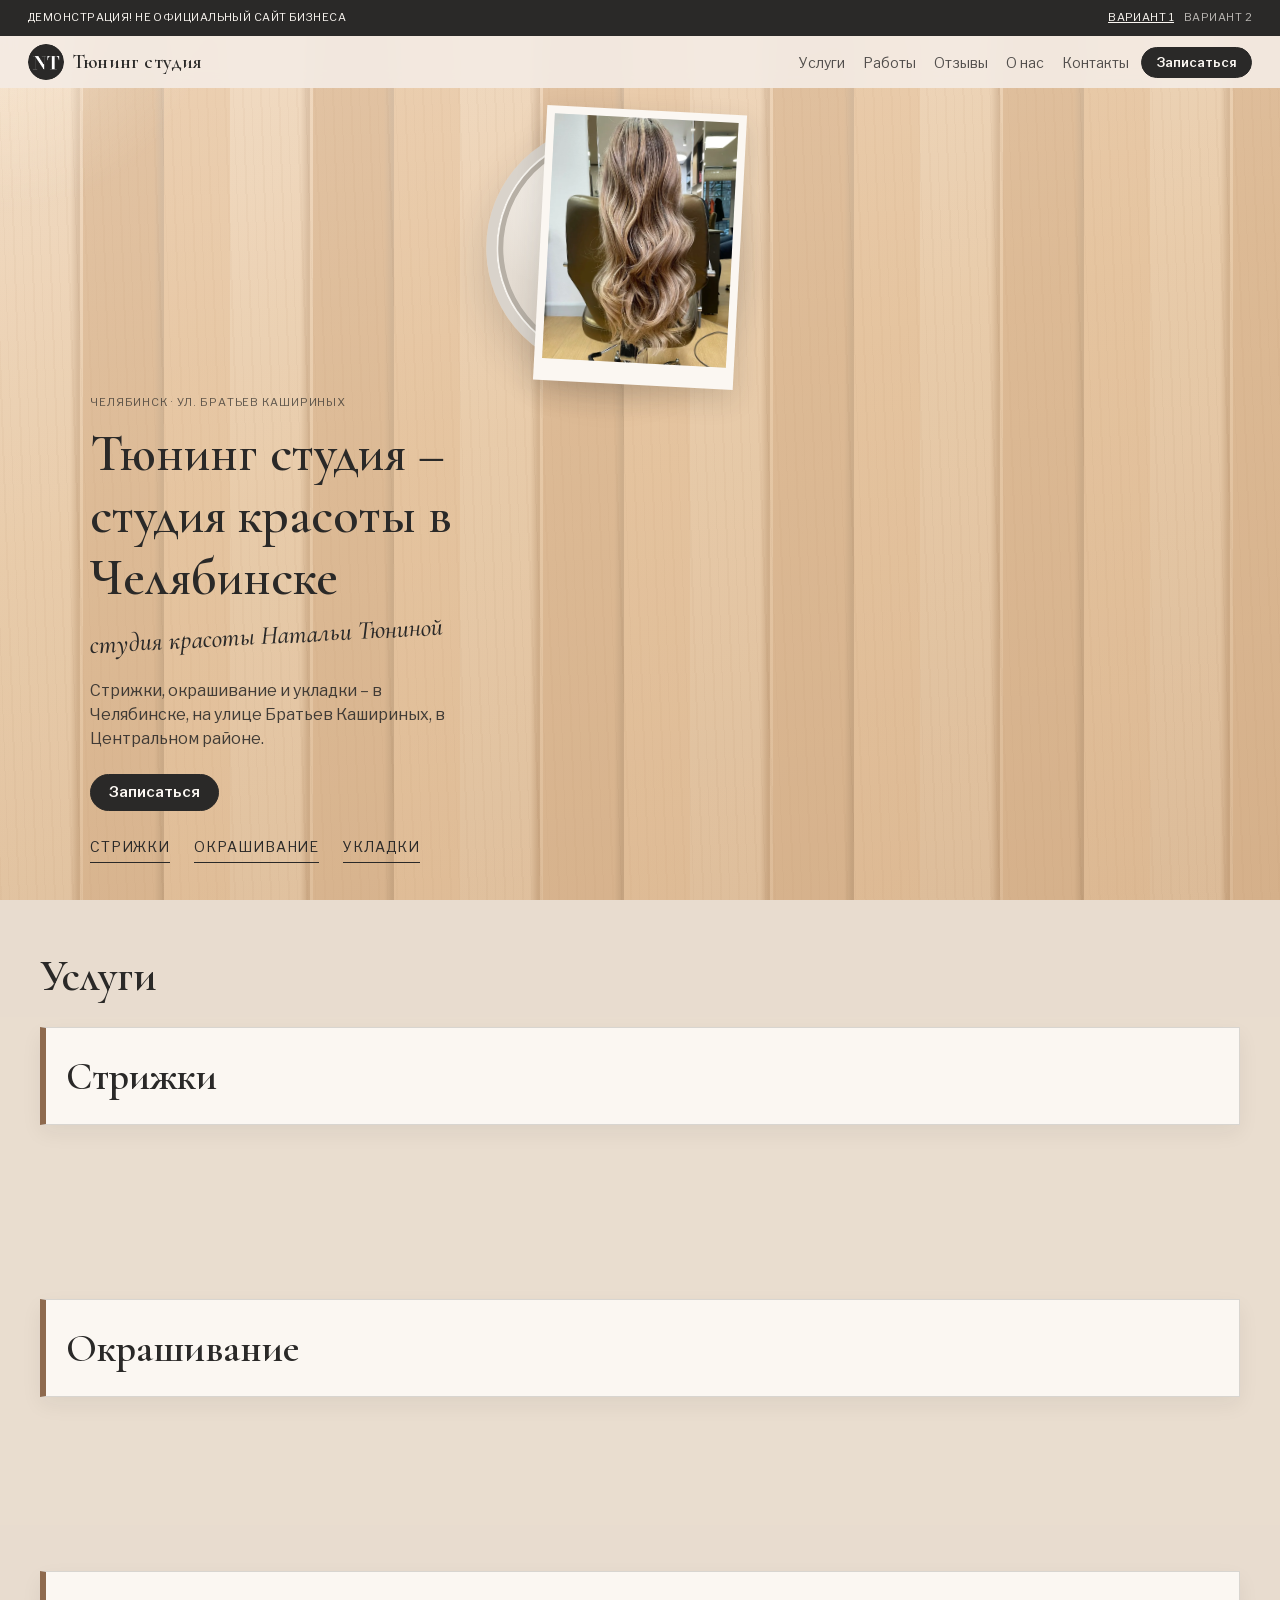
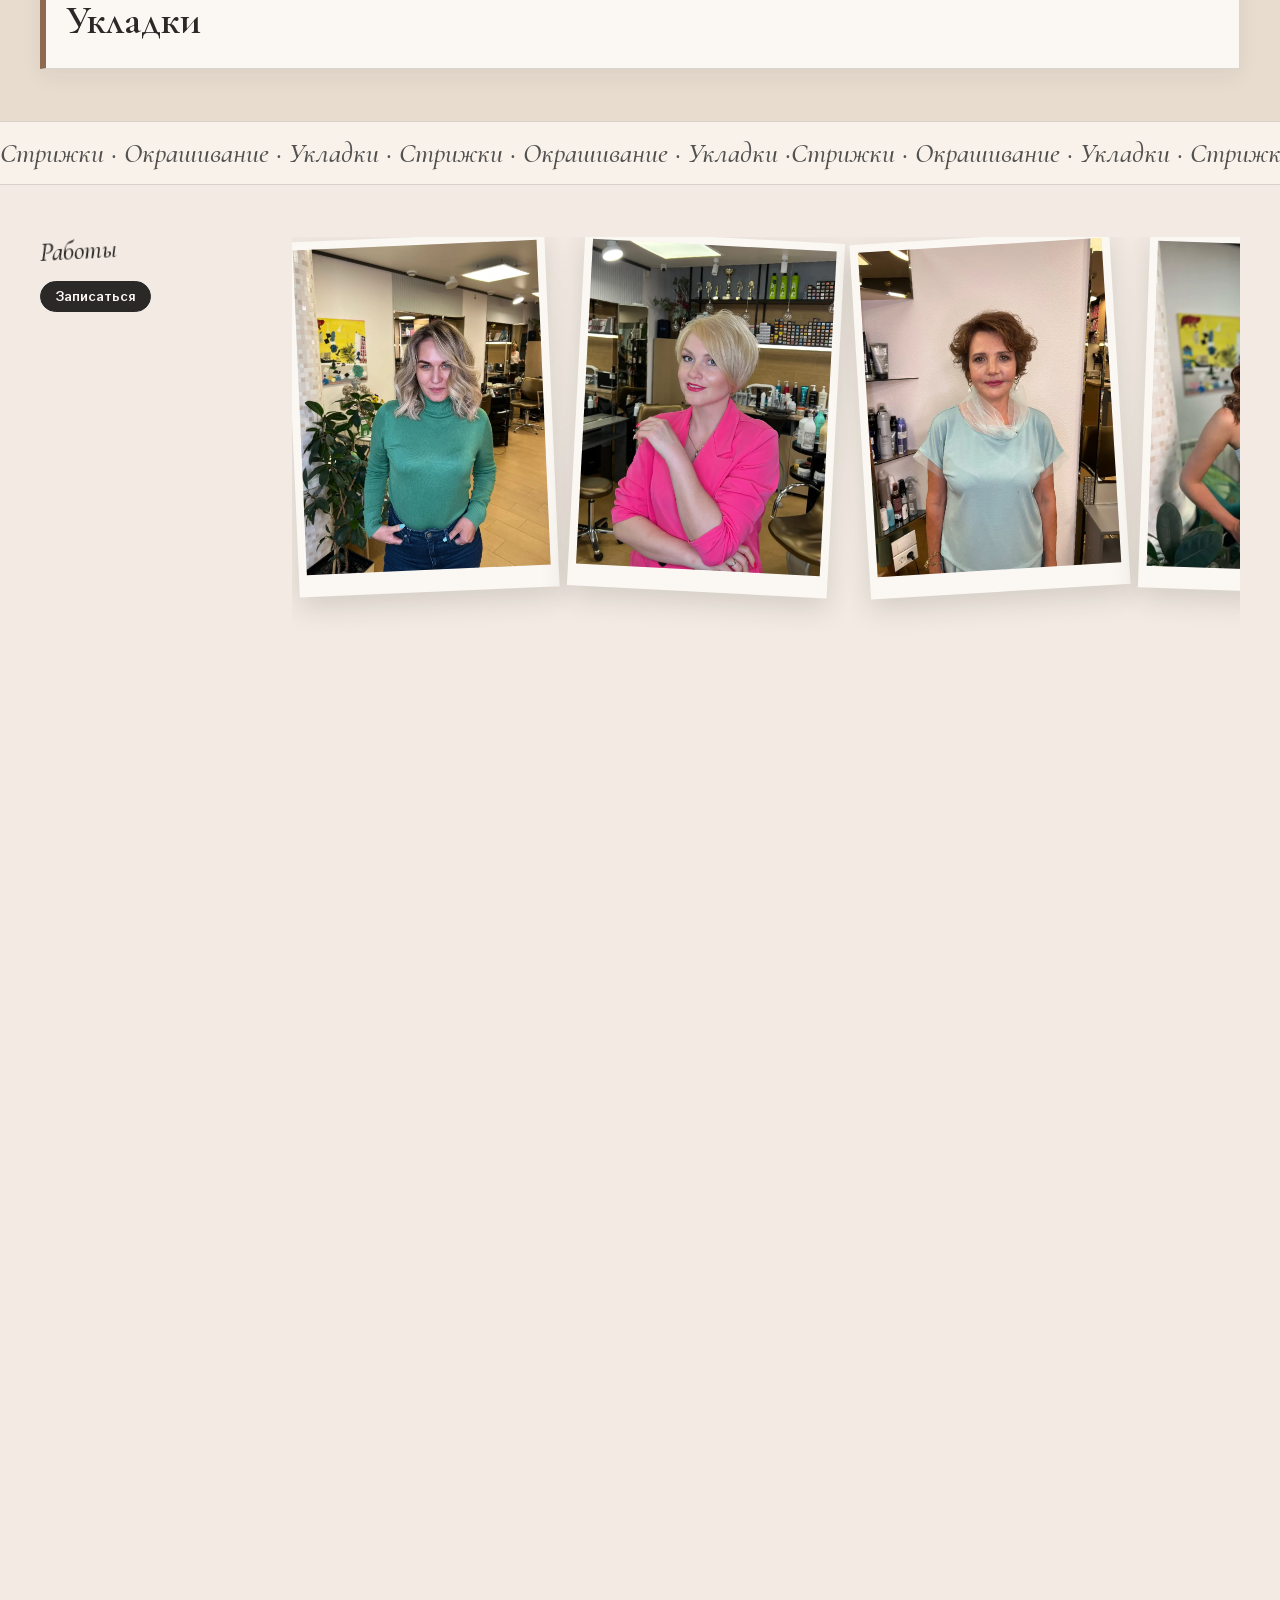
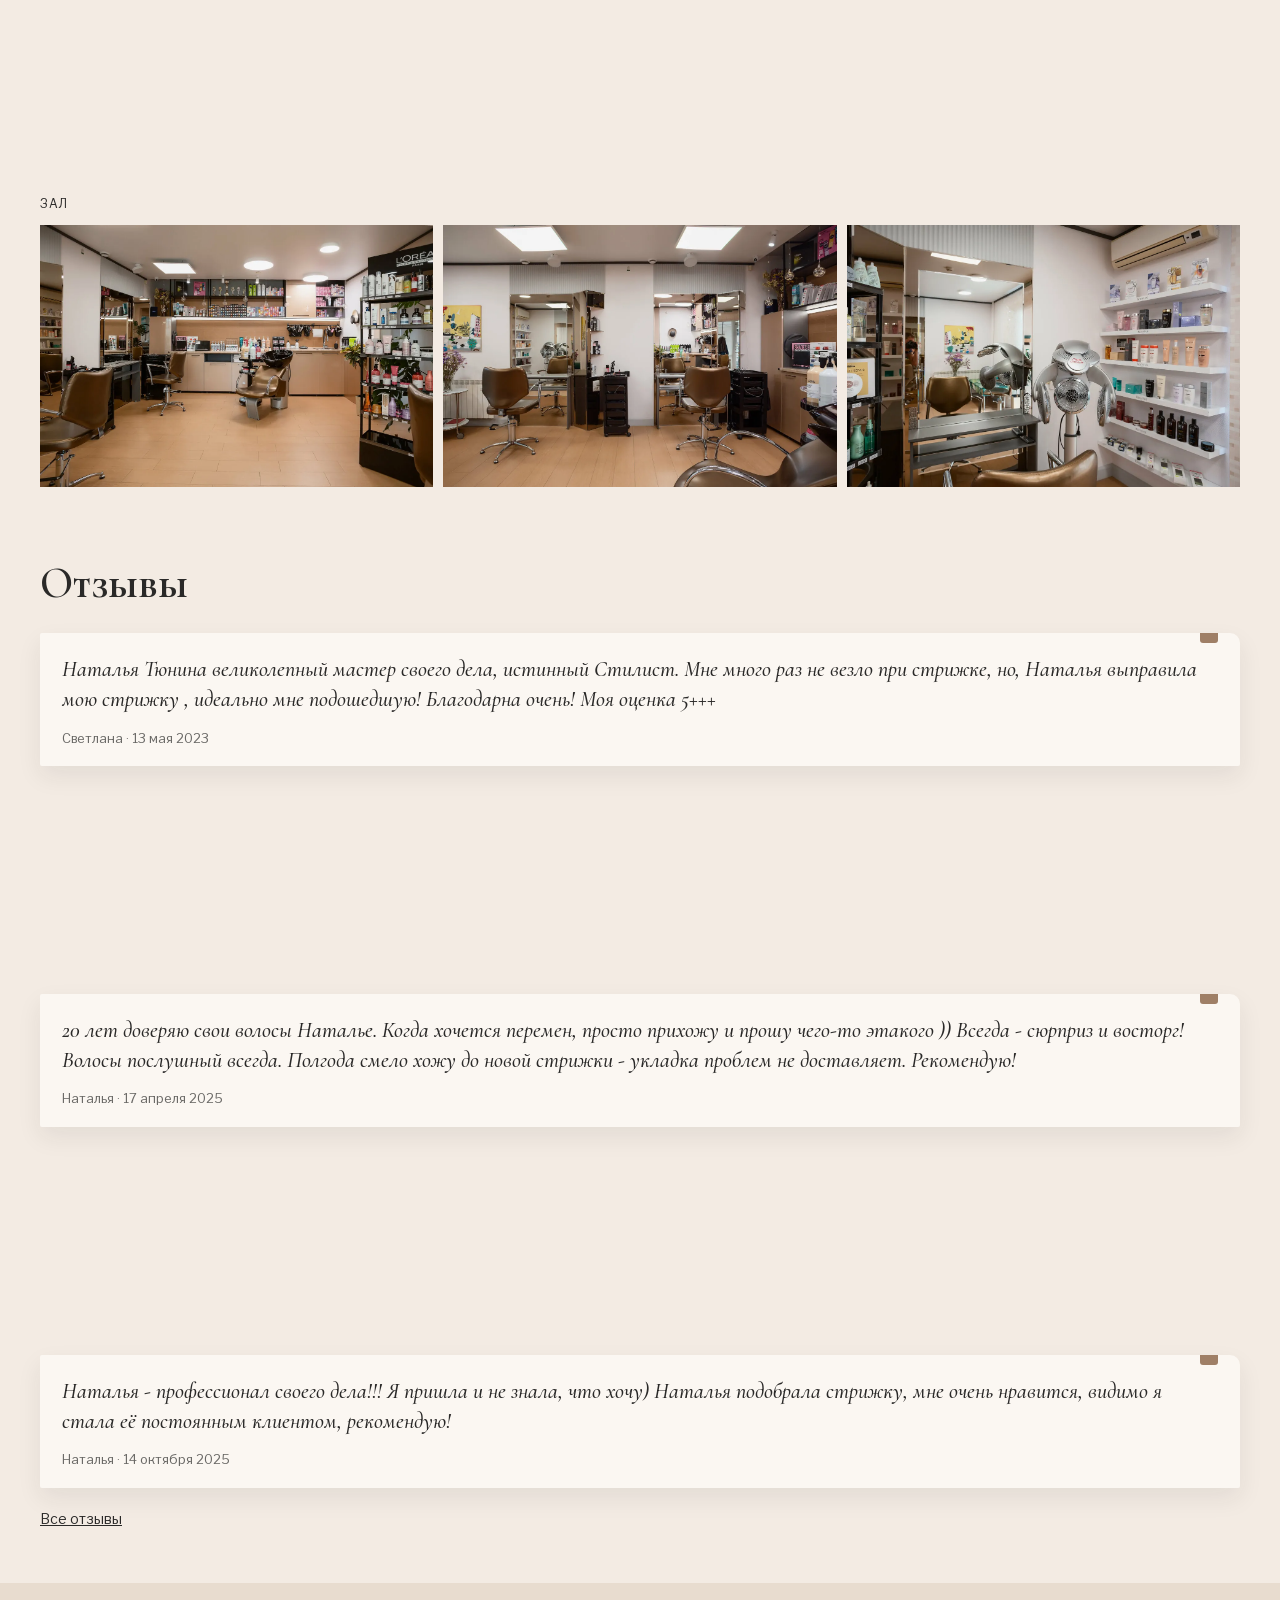
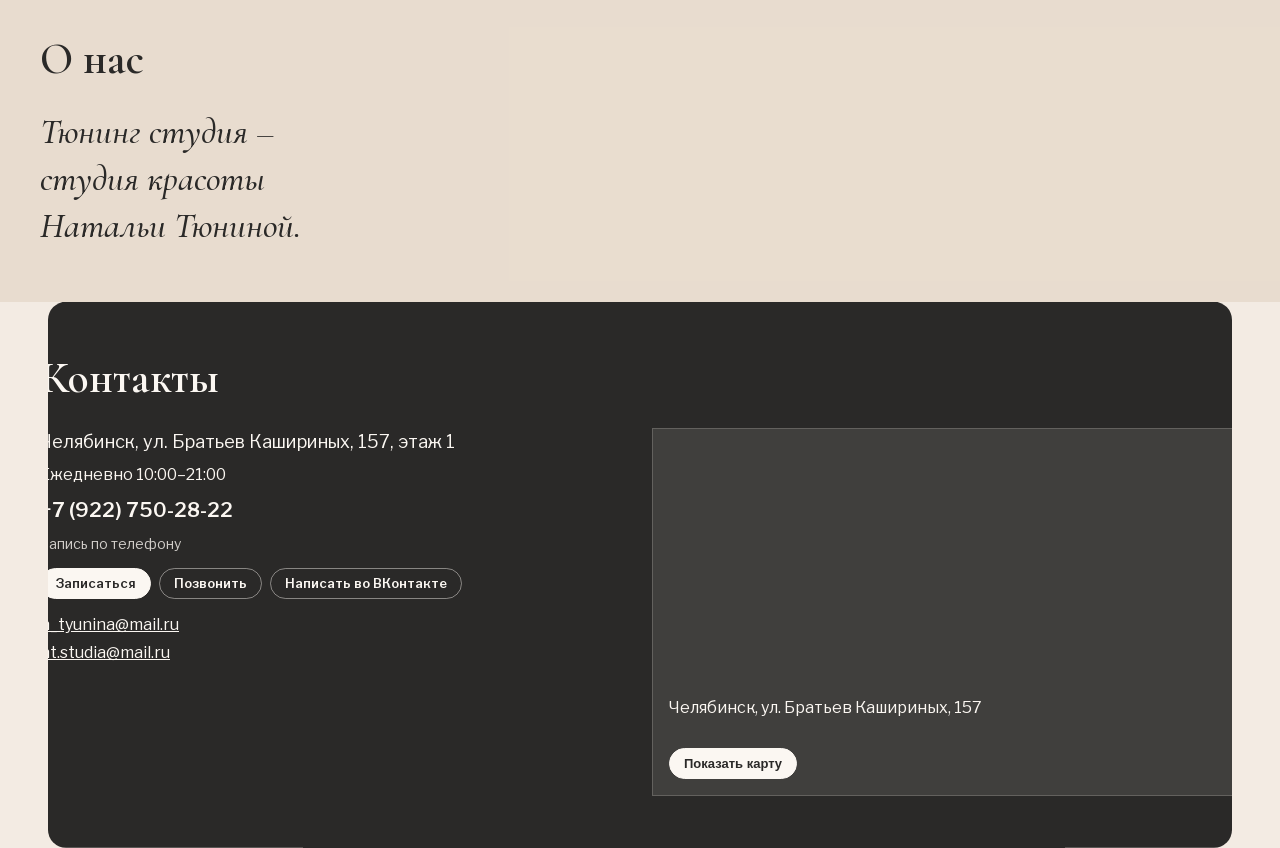
==== index.html @ d287e8da "Demo site" ====
<!DOCTYPE html>
<html lang="ru">
<head>
<meta charset="utf-8">
<meta name="viewport" content="width=device-width, initial-scale=1.0">
<meta name="robots" content="noindex, nofollow">
<title>Тюнинг студия · студия красоты в Челябинске</title>
<meta name="description" content="Тюнинг студия – студия красоты Натальи Тюниной в Челябинске, на улице Братьев Кашириных, в Центральном районе. Стрижки, окрашивание и укладки.">
<meta name="theme-color" content="#2A2928">
<link rel="icon" sizes="any" href="logos/favicon.ico">
<link rel="icon" type="image/png" sizes="32x32" href="logos/favicon-32x32.png">
<link rel="apple-touch-icon" sizes="180x180" href="logos/apple-touch-icon.png">
<link rel="preload" href="fonts/cormorant-600.woff2" as="font" type="font/woff2" crossorigin>
<link rel="preload" href="fonts/libre-franklin-400.woff2" as="font" type="font/woff2" crossorigin>
<link rel="stylesheet" href="css/fonts.css">
<link rel="stylesheet" href="css/styles.css">
<script>
(function(){var q=window.matchMedia("(prefers-reduced-motion: no-preference)");if(!q.matches)return;var h=document.documentElement;h.classList.add("m-on");setTimeout(function(){if(!h.classList.contains("m-ready"))h.classList.remove("m-on");},2500);})();
</script>
</head>
<body>
<a class="skip" href="#main">К содержанию</a>
<div class="board" aria-hidden="true"></div>
<div class="spot" id="spot" aria-hidden="true"></div>

<div class="top-fixed" id="chrome">
  <div class="demo" role="note">
    <p class="demo-line">ДЕМОНСТРАЦИЯ! НЕ ОФИЦИАЛЬНЫЙ САЙТ БИЗНЕСА</p>
    <nav class="switch" aria-label="Варианты макета">
      <a href="./" aria-current="page">Вариант 1</a>
      <a href="v2/">Вариант 2</a>
    </nav>
  </div>
  <header class="head">
    <a class="sign" href="#main">
      <img src="logos/logo.png" width="512" height="512" alt="">
      <span>Тюнинг студия</span>
    </a>
    <nav class="nav" aria-label="Разделы">
      <a href="#services">Услуги</a>
      <a href="#gallery">Работы</a>
      <a href="#reviews">Отзывы</a>
      <a href="#about">О нас</a>
      <a href="#contacts">Контакты</a>
    </nav>
    <div class="head-actions">
      <a class="btn btn-book" href="tel:+79227502822">Записаться</a>
      <button class="burger" type="button" aria-expanded="false" aria-controls="menu" aria-label="Открыть меню">
        <span></span><span></span>
      </button>
    </div>
  </header>
</div>
<div class="spacer" id="spacer"></div>

<nav class="menu" id="menu" hidden>
  <a href="#services">Услуги</a>
  <a href="#gallery">Работы</a>
  <a href="#reviews">Отзывы</a>
  <a href="#about">О нас</a>
  <a href="#contacts">Контакты</a>
</nav>

<main id="main">
  <section class="hero" aria-label="Первый экран">
    <p class="brow" data-rv data-fu data-h="cap">Челябинск · ул. Братьев Кашириных</p>
    <h1 data-words data-rv data-h="0">Тюнинг студия – студия красоты в Челябинске</h1>
    <p class="note" data-rv data-fu data-h="cap">студия красоты Натальи Тюниной</p>
    <p class="lead" data-rv data-fu data-h="cap">Стрижки, окрашивание и укладки – в Челябинске, на улице Братьев Кашириных, в Центральном районе.</p>
    <a class="btn btn-hero" href="tel:+79227502822">Записаться</a>
    <div class="hero-shot">
      <div class="mirror" aria-hidden="true"></div>
      <figure class="polaroid" data-rv data-pin data-h="photo" style="--ang:3deg">
        <img src="img/work-03.webp" width="823" height="1100" alt="Длинные светлые волосы после окрашивания, вид со спины" fetchpriority="high">
      </figure>
    </div>
    <ul class="facts">
      <li data-rv data-fu data-line style="--i:0"><span>Стрижки</span></li>
      <li data-rv data-fu data-line style="--i:1"><span>Окрашивание</span></li>
      <li data-rv data-fu data-line style="--i:2"><span>Укладки</span></li>
    </ul>
  </section>

  <section class="services" id="services" data-tone="soft">
    <h2 data-words data-rv>Услуги</h2>
    <div class="stack" data-stack>
      <article class="drawer"><h3>Стрижки</h3></article>
      <article class="drawer"><h3>Окрашивание</h3></article>
      <article class="drawer"><h3>Укладки</h3></article>
    </div>
  </section>

  <div class="ticker" aria-hidden="true">
    <div class="ticker-track">
      <span>Стрижки · Окрашивание · Укладки · Стрижки · Окрашивание · Укладки · </span>
      <span>Стрижки · Окрашивание · Укладки · Стрижки · Окрашивание · Укладки · </span>
    </div>
  </div>

  <section class="gallery" id="gallery" data-lane>
    <div class="lane-block">
    <div class="gal-pin">
      <h2 class="note" data-words data-rv>Работы</h2>
      <a class="btn" href="tel:+79227502822">Записаться</a>
    </div>
    <div class="gal-viewport">
      <div class="gal-lane" id="gal-lane">
        <figure class="polaroid" data-rv data-pin data-curtain style="--ang:-2.5deg;--i:0">
          <img src="img/work-04.webp" width="825" height="1100" alt="Женская стрижка средней длины, волны" loading="lazy">
        </figure>
        <figure class="polaroid" data-rv data-pin data-curtain style="--ang:3deg;--i:1">
          <img src="img/work-05.webp" width="825" height="1100" alt="Короткая женская стрижка, блонд" loading="lazy">
        </figure>
        <figure class="polaroid" data-rv data-pin data-curtain style="--ang:-3.5deg;--i:2">
          <img src="img/work-06.webp" width="825" height="1100" alt="Короткая стрижка с текстурой" loading="lazy">
        </figure>
        <figure class="polaroid" data-rv data-pin data-curtain style="--ang:2deg;--i:3">
          <img src="img/work-07.webp" width="692" height="863" alt="Укладка длинных волос крупными локонами" loading="lazy">
        </figure>
      </div>
      <div class="gal-progress" id="gal-progress" hidden><i></i></div>
    </div>
    </div>
    <div class="hall">
      <p class="hall-kicker" data-rv data-fu>Зал</p>
      <div class="hall-row">
        <figure data-rv data-curtain style="--i:0">
          <img src="img/interior-01.webp" width="1280" height="853" alt="Зал с рабочими местами и витриной ухода" loading="lazy">
        </figure>
        <figure data-rv data-curtain style="--i:1">
          <img src="img/interior-02.webp" width="1280" height="853" alt="Рабочие места у зеркал" loading="lazy">
        </figure>
        <figure data-rv data-curtain style="--i:2">
          <img src="img/interior-03.webp" width="1280" height="853" alt="Зона сушки и полки с уходом" loading="lazy">
        </figure>
      </div>
    </div>
  </section>

  <section class="reviews" id="reviews">
    <h2 data-words data-rv>Отзывы</h2>
    <div class="stack" data-stack>
      <blockquote class="slip">
        <p>Наталья Тюнина великолепный мастер своего дела, истинный Стилист. Мне много раз не везло при стрижке, но, Наталья выправила мою стрижку , идеально мне подошедшую! Благодарна очень! Моя оценка 5+++</p>
        <footer>Светлана · 13 мая 2023</footer>
      </blockquote>
      <blockquote class="slip">
        <p>20 лет доверяю свои волосы Наталье. Когда хочется перемен, просто прихожу и прошу чего-то этакого )) Всегда - сюрприз и восторг! Волосы послушный всегда. Полгода смело хожу до новой стрижки - укладка проблем не доставляет. Рекомендую!</p>
        <footer>Наталья · 17 апреля 2025</footer>
      </blockquote>
      <blockquote class="slip">
        <p>Наталья - профессионал своего дела!!! Я пришла и не знала, что хочу) Наталья подобрала стрижку, мне очень нравится, видимо я стала её постоянным клиентом, рекомендую!</p>
        <footer>Наталья · 14 октября 2025</footer>
      </blockquote>
    </div>
    <a class="rev-all" href="https://yandex.ru/maps/org/tuning_studia/1195972811/reviews/" target="_blank" rel="noopener noreferrer">Все отзывы</a>
  </section>

  <section class="about" id="about" data-tone="soft">
    <h2 data-words data-rv>О нас</h2>
    <p class="about-text" data-light data-rv>Тюнинг студия – студия красоты Натальи Тюниной.</p>
  </section>

  <section class="contacts" id="contacts" data-panel data-tone="dark">
    <h2 data-words data-rv>Контакты</h2>
    <div class="contact-grid">
      <div class="contact-facts">
        <p class="addr">Челябинск, ул. Братьев Кашириных, 157, этаж 1</p>
        <p class="hours">Ежедневно 10:00–21:00</p>
        <p><a class="tel" href="tel:+79227502822">+7 (922) 750-28-22</a></p>
        <p class="cta-line">Запись по телефону</p>
        <div class="contact-actions">
          <a class="btn btn-light" href="tel:+79227502822">Записаться</a>
          <a class="btn btn-ghost" href="tel:+79227502822">Позвонить</a>
          <a class="btn btn-ghost" href="https://vk.ru/tuningstudia" target="_blank" rel="noopener noreferrer">Написать во ВКонтакте</a>
        </div>
        <p class="mails">
          <a href="mailto:n_tyunina@mail.ru">n_tyunina@mail.ru</a>
          <a href="mailto:nt.studia@mail.ru">nt.studia@mail.ru</a>
        </p>
      </div>
      <div class="map" id="map" data-src="https://yandex.ru/map-widget/v1/?ol=biz&amp;oid=1195972811&amp;z=16&amp;lang=ru_RU">
        <p>Челябинск, ул. Братьев Кашириных, 157</p>
        <button class="btn btn-light" type="button" id="map-btn">Показать карту</button>
      </div>
    </div>
  </section>
</main>
<script src="js/engine.js"></script>
</body>
</html>
---- css/fonts.css ----
@font-face{
  font-family:"Cormorant Garamond";
  src:url("../fonts/cormorant-600.woff2") format("woff2");
  font-weight:600;
  font-style:normal;
  font-display:swap;
}
@font-face{
  font-family:"Cormorant Garamond";
  src:url("../fonts/cormorant-italic-500.woff2") format("woff2");
  font-weight:500;
  font-style:italic;
  font-display:swap;
}
@font-face{
  font-family:"Libre Franklin";
  src:url("../fonts/libre-franklin-400.woff2") format("woff2");
  font-weight:400;
  font-style:normal;
  font-display:swap;
}
@font-face{
  font-family:"Libre Franklin";
  src:url("../fonts/libre-franklin-600.woff2") format("woff2");
  font-weight:600;
  font-style:normal;
  font-display:swap;
}
---- css/styles.css ----
/* Тюнинг студия · v1 T3 · oak station */
:root{
  --ink:#2A2928;
  --cream:#FBF7F2;
  --paper:#F3EBE3;
  --sand:#E6D5C4;
  --oak:#C4A888;
  --leather:#8E6A4E;
  --chrome:#C5C0B8;
  --line:rgba(42,41,40,.16);
  --ease:cubic-bezier(.16,1,.3,1);
  --top-h:108px;
  --fx:0px;
  --font-s:"Libre Franklin",system-ui,sans-serif;
  --font-d:"Cormorant Garamond",Georgia,serif;
}
*{box-sizing:border-box}
html,body{margin:0;overflow-x:clip}
html{background:var(--paper);color:var(--ink);-webkit-text-size-adjust:100%}
body{
  font-family:var(--font-s);
  font-weight:400;
  font-size:16px;
  line-height:1.5;
  min-height:100svh;
  background:transparent;
}
img{display:block;max-width:100%;height:auto}
a{color:inherit}
a:focus-visible,button:focus-visible{
  outline:2px solid var(--ink);
  outline-offset:3px;
}
.skip{
  position:absolute;left:-999px;top:0;
  background:var(--ink);color:var(--cream);padding:.5rem 1rem;z-index:200;
}
.skip:focus{left:8px;top:8px}

/* Fixed oak board: plank seams + soft grain, not a lined grid */
.board{
  position:fixed;inset:0;z-index:-2;width:100%;height:100lvh;pointer-events:none;
  background-color:#E6CBAE;
  background-image:
    repeating-linear-gradient(90deg,
      rgba(255,236,214,.18) 0 70px,
      rgba(90,50,22,.11) 78px 80px,
      rgba(255,232,210,.14) 80px 83px,
      rgba(214,176,138,.5) 83px 154px,
      rgba(70,40,16,.13) 162px 164px,
      rgba(232,196,158,.4) 164px 230px),
    repeating-linear-gradient(88deg,
      rgba(120,70,30,.04) 0 2px,
      transparent 2px 9px,
      rgba(90,50,20,.03) 9px 10px,
      transparent 10px 18px),
    linear-gradient(165deg,#F1DCC6 0%,#E3C4A0 46%,#D4B08A 100%);
}

/* Cursor light */
.spot{
  position:fixed;z-index:-1;width:48vmin;height:48vmin;left:0;top:0;
  margin:-24vmin 0 0 -24vmin;
  pointer-events:none;border-radius:50%;
  background:radial-gradient(circle,rgba(255,244,226,.45) 0%,rgba(255,244,226,0) 70%);
  opacity:0;
}
@media (hover:hover) and (pointer:fine){
  .spot{opacity:1}
}

/* Demo strip + header */
.top-fixed{
  position:fixed;top:0;left:0;right:0;z-index:40;
  background:rgba(243,235,227,.92);
  backdrop-filter:blur(8px);
}
.demo{
  display:flex;align-items:center;justify-content:space-between;gap:8px;
  padding:4px 12px;min-height:36px;
  background:var(--ink);color:var(--cream);
  font-size:clamp(9px,2.6vw,11px);letter-spacing:.04em;text-transform:uppercase;
  line-height:1.2;
}
.demo-line{margin:0;flex:1;min-width:0}
.switch{display:flex;gap:10px;flex-shrink:0}
.switch a{color:var(--cream);text-decoration:none;opacity:.7;white-space:nowrap}
.switch a[aria-current="page"],.switch a:hover{opacity:1;text-decoration:underline}
.head{
  display:flex;align-items:center;gap:12px;
  padding:6px 12px;min-height:52px;
}
.sign{display:flex;align-items:center;gap:8px;text-decoration:none;min-width:0}
.sign img{width:36px;height:36px;border-radius:50%;flex-shrink:0}
.sign span{
  font-family:var(--font-d);font-weight:600;font-size:clamp(14px,3.4vw,20px);
  letter-spacing:.01em;line-height:1.15;
}
.nav{display:none;gap:18px;margin-left:auto;font-size:14px}
.nav a{text-decoration:none;opacity:.8}
.nav a:hover{opacity:1}
.head-actions{display:flex;align-items:center;gap:8px;margin-left:auto}
.nav + .head-actions{margin-left:0}
.btn{
  display:inline-flex;align-items:center;justify-content:center;
  padding:8px 14px;border-radius:999px;
  background:var(--ink);color:var(--cream);text-decoration:none;
  font-size:13px;font-weight:600;line-height:1;border:1px solid var(--ink);
  cursor:pointer;
}
.btn-book{flex-shrink:0}
.btn-hero{padding:12px 22px;font-size:15px}
.btn-light{background:var(--cream);color:var(--ink);border-color:var(--cream)}
.btn-ghost{background:transparent;color:var(--cream);border-color:rgba(251,247,242,.45)}
.burger{
  width:44px;height:44px;border:0;background:transparent;padding:0;
  display:inline-flex;flex-direction:column;align-items:center;justify-content:center;gap:6px;
  cursor:pointer;
}
.burger span{display:block;width:18px;height:2px;background:var(--ink);border-radius:1px}
.menu{
  position:fixed;left:0;right:0;top:var(--top-h);z-index:39;
  background:var(--cream);border-bottom:1px solid var(--line);
  display:flex;flex-direction:column;padding:8px 16px 16px;
}
.menu[hidden]{display:none}
.menu a{padding:12px 0;text-decoration:none;border-bottom:1px solid var(--line);font-size:16px}
.spacer{height:var(--top-h)}

@media (max-width:360px){
  .head{gap:6px;padding:4px 8px}
  .head-actions{gap:4px}
  .btn-book{padding:8px 10px;font-size:12px}
  .sign{gap:6px}
  .sign img{width:32px;height:32px}
  .sign span{max-width:11.5ch}
}
@media (min-width:900px){
  .nav{display:flex}
  .burger{display:none}
  .head{padding:8px 28px}
  .demo{padding:5px 28px}
}

/* Hero: vertical station, not a two-column split */
.hero{
  display:flex;flex-direction:column;align-items:flex-start;
  padding:10px 16px 18px;
  min-height:calc(100svh - var(--top-h));
  scroll-margin-top:var(--top-h);
}
.brow{
  margin:0 0 6px;font-size:11px;letter-spacing:.08em;text-transform:uppercase;
  color:rgba(42,41,40,.72);
}
.hero h1{
  margin:0 0 6px;font-family:var(--font-d);font-weight:600;
  font-size:clamp(24px,6.6vw,44px);line-height:1.05;
  max-width:18ch;
}
.note{
  margin:0 0 6px;font-family:var(--font-d);font-style:italic;font-weight:500;
  font-size:clamp(22px,4.2vw,26px);line-height:1.2;
  rotate:-3deg;transform-origin:left center;
}
.lead{margin:0 0 10px;max-width:38ch;font-size:14px;color:rgba(42,41,40,.88)}
.hero-shot{
  position:relative;margin:10px 0 4px;width:min(46vw,200px);align-self:center;
}
.mirror{
  display:none;
  position:absolute;left:50%;top:50%;
  width:124%;aspect-ratio:1;translate:-62% -50%;
  border-radius:50%;
  border:10px solid #d9d3cb;
  box-shadow:
    inset 0 0 0 2px #f7f4ef,
    inset 0 0 0 7px #b7b0a6,
    0 18px 40px rgba(42,41,40,.18);
  background:
    radial-gradient(circle at 32% 28%,rgba(255,255,255,.35),transparent 42%),
    linear-gradient(160deg,#efe8df,#d8cfc4);
  pointer-events:none;z-index:0;
}
.polaroid{
  position:relative;z-index:1;margin:0;
  background:var(--cream);padding:8px 8px 22px;
  box-shadow:0 10px 28px rgba(42,41,40,.16);
  rotate:var(--ang,3deg);
}
.polaroid img{width:100%;height:auto;aspect-ratio:3/4;object-fit:cover;object-position:center top;background:#ddd}
.facts{
  list-style:none;margin:12px 0 0;padding:0;
  display:flex;flex-wrap:wrap;gap:12px 24px;width:100%;
}
.facts li{margin:0;padding:0}
.facts li span{
  display:inline-block;padding-bottom:5px;
  border-bottom:1px solid var(--ink);
  font-size:14px;letter-spacing:.06em;text-transform:uppercase;
}

@media (min-width:900px){
  .hero{
    display:grid;
    grid-template-columns:1fr;
    justify-items:start;
    padding:12px 40px 24px;
    max-width:1180px;margin:0 auto;
  }
  .hero-shot{
    width:min(18vw,200px);
    justify-self:center;align-self:center;
    margin:4px 0 2px;
    order:-1;
  }
  .mirror{display:block}
  .hero h1{font-size:clamp(36px,4.2vw,52px);margin-bottom:4px}
  .lead{font-size:16px}
  .hero .btn-hero{padding:10px 18px}
  .brow{margin-bottom:4px}
}
@media (max-width:360px){
  .hero{padding:8px 14px 12px}
  .hero-shot{width:min(40vw,168px);margin:8px 0 2px}
  .facts{gap:8px 16px}
}


/* Section shared */
section{padding:36px 16px;scroll-margin-top:var(--top-h)}
@media (min-width:900px){section{padding:52px 40px}}
h2{
  margin:0 0 20px;font-family:var(--font-d);font-weight:600;
  font-size:clamp(28px,5vw,44px);line-height:1.1;
}
[data-tone="soft"]{background:rgba(196,168,136,.22)}
[data-tone="dark"]{background:var(--ink);color:var(--cream)}

/* Services drawers */
.services{position:relative}
.stack{display:flex;flex-direction:column;gap:12px}
.drawer{
  background:var(--cream);
  border:1px solid var(--line);
  border-left:6px solid var(--leather);
  padding:18px 20px;
  box-shadow:0 8px 20px rgba(42,41,40,.06);
}
.drawer h3{
  margin:0;font-family:var(--font-d);font-weight:600;
  font-size:clamp(28px,4vw,40px);
}
html.m-on .services .stack .drawer{
  position:sticky;top:calc(var(--top-h) + 12px);
  margin-bottom:18vh;
}
html.m-on .services .stack .drawer:last-child{margin-bottom:0}

/* Ticker */
.ticker{
  overflow:clip;border-block:1px solid var(--line);
  padding:10px 0;background:rgba(251,247,242,.55);
}
.ticker-track{
  display:flex;width:max-content;gap:0;
  font-family:var(--font-d);font-style:italic;
  font-size:clamp(18px,4vw,28px);white-space:nowrap;
  color:rgba(42,41,40,.8);
}
html.m-on .ticker-track{animation:tick 28s linear infinite}
@keyframes tick{from{translate:-0 0}to{translate:-50% 0}}

/* Gallery */
.gallery{padding-bottom:20px}
.gal-pin .note{margin-bottom:10px}
.gal-pin .btn{margin-bottom:16px}
.gal-lane{
  display:grid;grid-template-columns:1fr 1fr;gap:14px 12px;
}
.gal-lane .polaroid{margin:0}
.gal-progress{height:2px;background:var(--line);margin:14px 0 0;display:none}
.gal-progress i{display:block;height:100%;width:100%;background:var(--ink);scale:0 1;transform-origin:left}
.hall{margin-top:28px}
.hall-kicker{
  margin:0 0 12px;font-size:12px;letter-spacing:.1em;text-transform:uppercase;
}
.hall-row{display:grid;grid-template-columns:1fr;gap:10px}
.hall-row figure{margin:0;background:var(--cream)}
.hall-row img{width:100%;aspect-ratio:1280/853;object-fit:cover;object-position:center}
@media (min-width:600px){
  .hall-row{grid-template-columns:1fr 1fr 1fr}
}
@media (min-width:900px){
  html.m-on .gallery[data-lane] .lane-block{
    display:grid;
    grid-template-columns:220px 1fr;
    column-gap:32px;
    height:170vh;
    align-items:start;
  }
  html.m-on .gallery[data-lane] .gal-pin{
    position:sticky;top:calc(var(--top-h) + 16px);align-self:start;
  }
  html.m-on .gallery[data-lane] .gal-viewport{
    position:sticky;top:calc(var(--top-h) + 16px);
    overflow:hidden;min-height:0;
    height:calc(100svh - var(--top-h) - 48px);
  }
  html.m-on .gallery[data-lane] .gal-lane{
    display:flex;gap:24px;align-items:flex-start;
    will-change:transform;height:100%;
  }
  html.m-on .gallery[data-lane] .gal-lane .polaroid{
    flex:0 0 260px;width:260px;
  }
  html.m-on .gallery[data-lane] .gal-progress{display:block;margin-top:10px}
  html.m-on .gallery[data-lane] .hall{margin-top:28px}
}

/* Reviews · cream desk slips, not dark cards, not lined notebook */
.reviews .slip{
  margin:0;background:var(--cream);
  padding:22px 22px 18px;
  box-shadow:0 10px 24px rgba(42,41,40,.08);
  border-radius:2px 10px 2px 2px;
  position:relative;
}
.reviews .slip::before{
  content:"";position:absolute;top:0;right:22px;width:18px;height:10px;
  background:var(--leather);border-radius:0 0 3px 3px;opacity:.85;
}
.reviews .slip p{
  margin:0 0 14px;font-family:var(--font-d);font-style:italic;font-weight:500;
  font-size:clamp(18px,2.6vw,22px);line-height:1.35;
}
.reviews .slip footer{font-size:13px;color:rgba(42,41,40,.7)}
html.m-on .reviews .stack .slip{
  position:sticky;top:calc(var(--top-h) + 12px);
  margin-bottom:24vh;
}
html.m-on .reviews .stack .slip:last-child{margin-bottom:0}
.rev-all{
  display:inline-block;margin-top:20px;
  font-size:14px;
}

/* About */
.about-text{
  margin:0;font-family:var(--font-d);font-style:italic;font-weight:500;
  font-size:clamp(24px,4vw,36px);line-height:1.3;max-width:20ch;
}

/* Contacts */
.contacts{clip-path:inset(0 var(--fx) round 18px)}
.contact-grid{display:grid;gap:24px}
.contact-facts p{margin:0 0 8px}
.addr{font-size:18px}
.tel{font-size:20px;font-weight:600;text-decoration:none}
.cta-line{opacity:.8;font-size:14px}
.contact-actions{display:flex;flex-wrap:wrap;gap:8px;margin:14px 0}
.mails{display:flex;flex-direction:column;gap:4px}
.mails a{color:inherit}
.map{
  min-height:220px;aspect-ratio:16/10;
  background:rgba(251,247,242,.1);border:1px solid rgba(251,247,242,.18);
  display:flex;flex-direction:column;align-items:flex-start;justify-content:flex-end;
  gap:12px;padding:16px;
}
.map iframe{width:100%;height:100%;border:0;display:block;min-height:220px}
@media (min-width:800px){
  .contact-grid{grid-template-columns:1fr 1fr;align-items:stretch}
  .map{min-height:100%}
}

/* Motion defaults: visible final state */
.w{display:inline-block;overflow:clip;padding-bottom:.14em;vertical-align:bottom}
.wi{display:inline-block}
html.m-on [data-words] .wi{transition:translate 1000ms var(--ease) var(--d,0ms)}
html.m-on h2[data-words] .wi{transition-duration:900ms}
html.m-on [data-words][data-rv]:not(.in) .wi{translate:0 110%}

html.m-on [data-fu]{
  transition:opacity 1s var(--ease) calc(var(--i,0)*70ms),translate 1s var(--ease) calc(var(--i,0)*70ms);
}
html.m-on [data-fu][data-rv]:not(.in){opacity:0;translate:0 40px}

html.m-on [data-pin]{transition:translate .9s var(--ease),rotate .9s var(--ease)}
html.m-on [data-pin][data-rv]:not(.in){translate:0 30px;rotate:0deg}
html.m-on [data-pin].in{rotate:var(--ang,3deg)}

html.m-on [data-curtain]{transition:clip-path 1.1s var(--ease)}
html.m-on [data-curtain] img{transition:scale 1.4s var(--ease)}
html.m-on [data-curtain][data-rv]:not(.in){clip-path:inset(100% 0 0 0)}
html.m-on [data-curtain][data-rv]:not(.in) img{scale:1.1}

html.m-on [data-light]{transition:opacity 1.2s var(--ease)}
html.m-on [data-light][data-rv]:not(.in){opacity:.25}

html.m-on [data-line] span{position:relative}
html.m-on [data-line] span::after{
  content:"";position:absolute;left:0;right:0;bottom:-1px;height:1px;background:currentColor;
  scale:1 1;transform-origin:left;transition:scale 1.2s var(--ease);
}
html.m-on [data-line][data-rv]:not(.in) span::after{scale:0 1}

/* Tones stay without JS */
.contacts,[data-tone]{transition:background-color .9s var(--ease),color .9s var(--ease)}
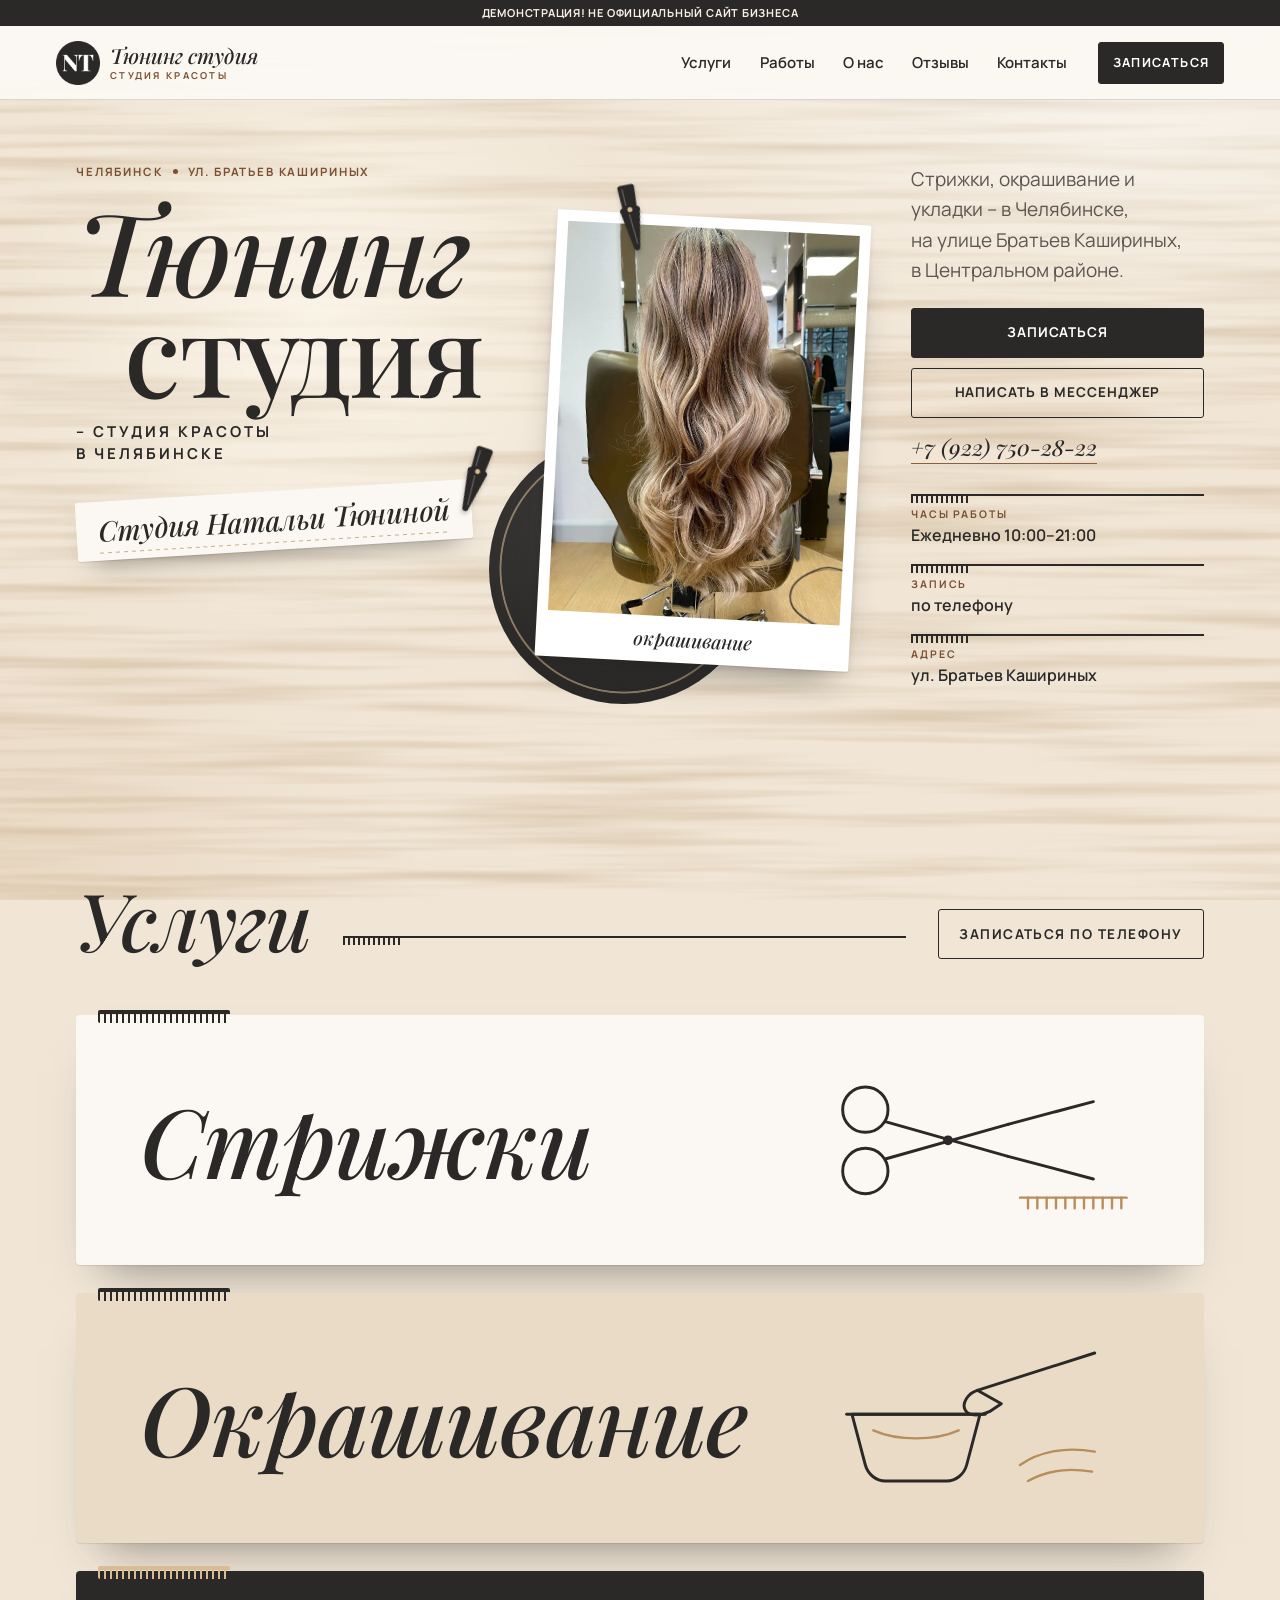
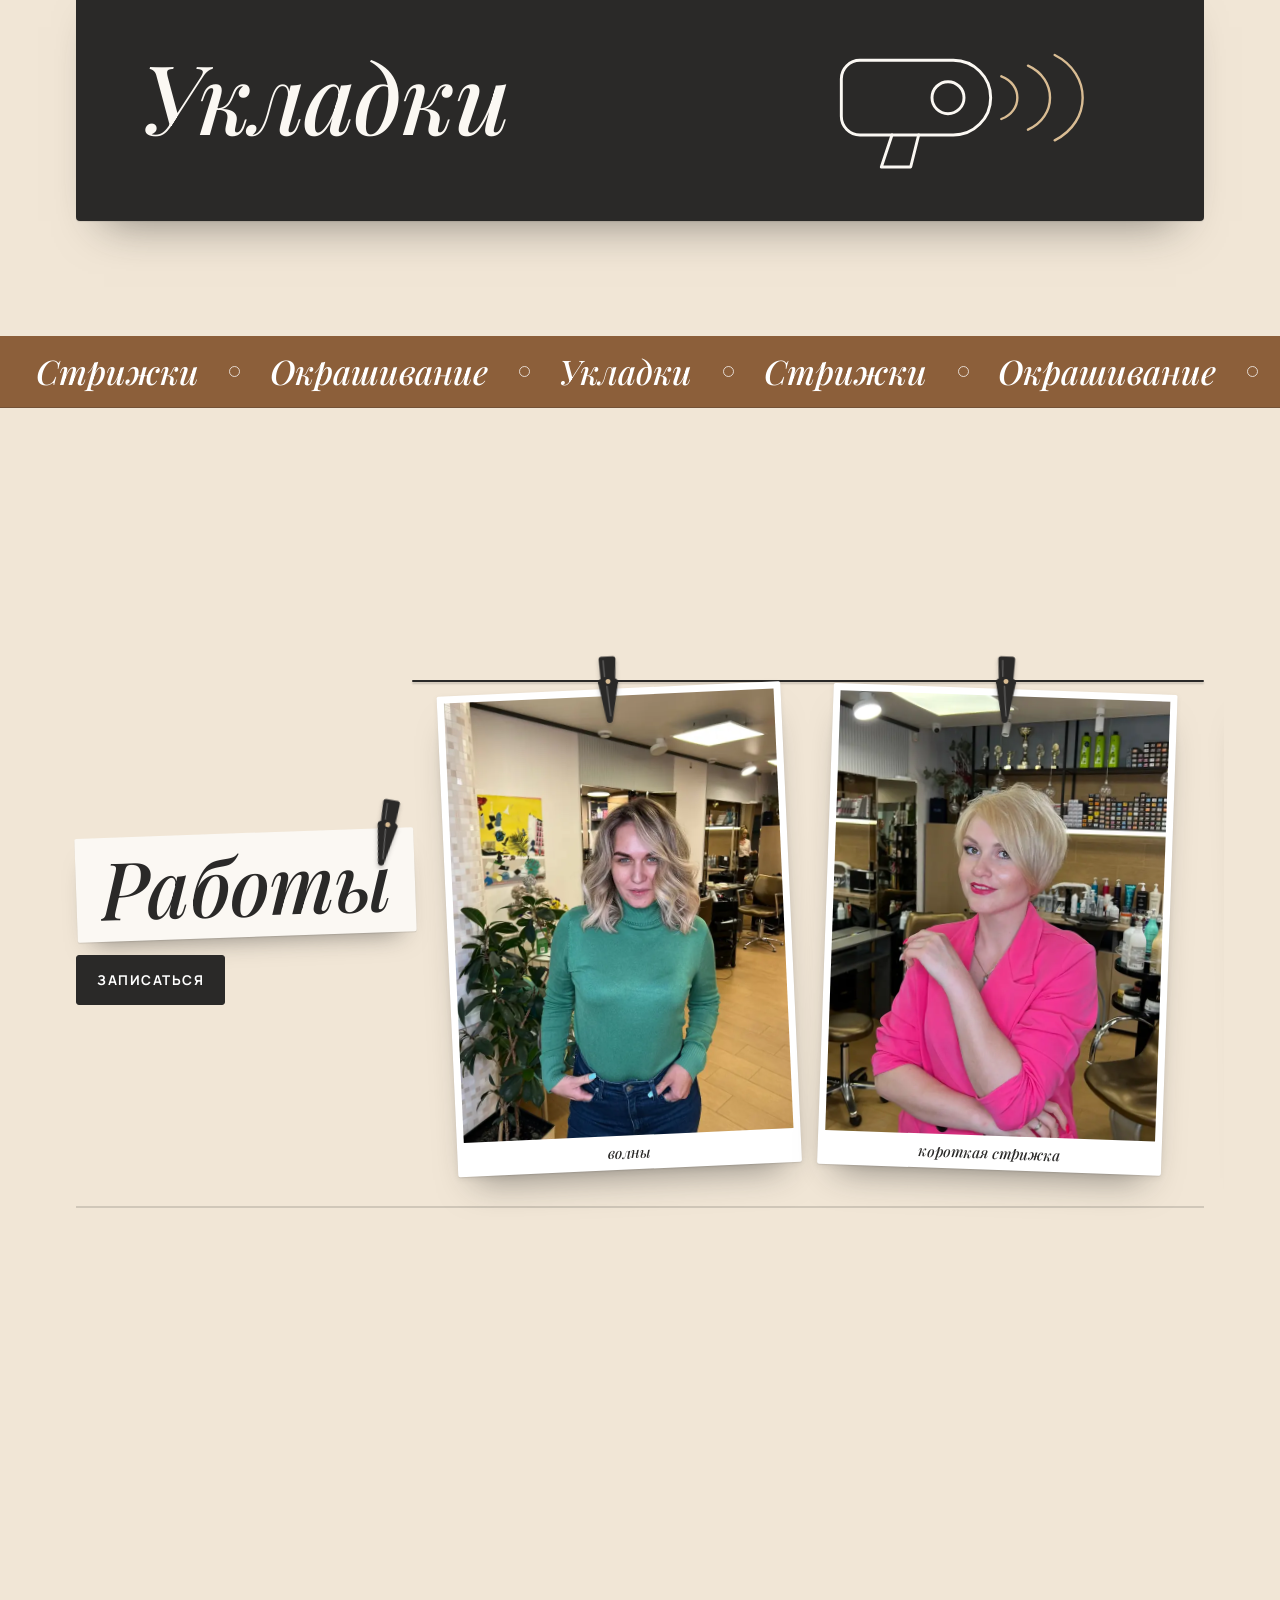
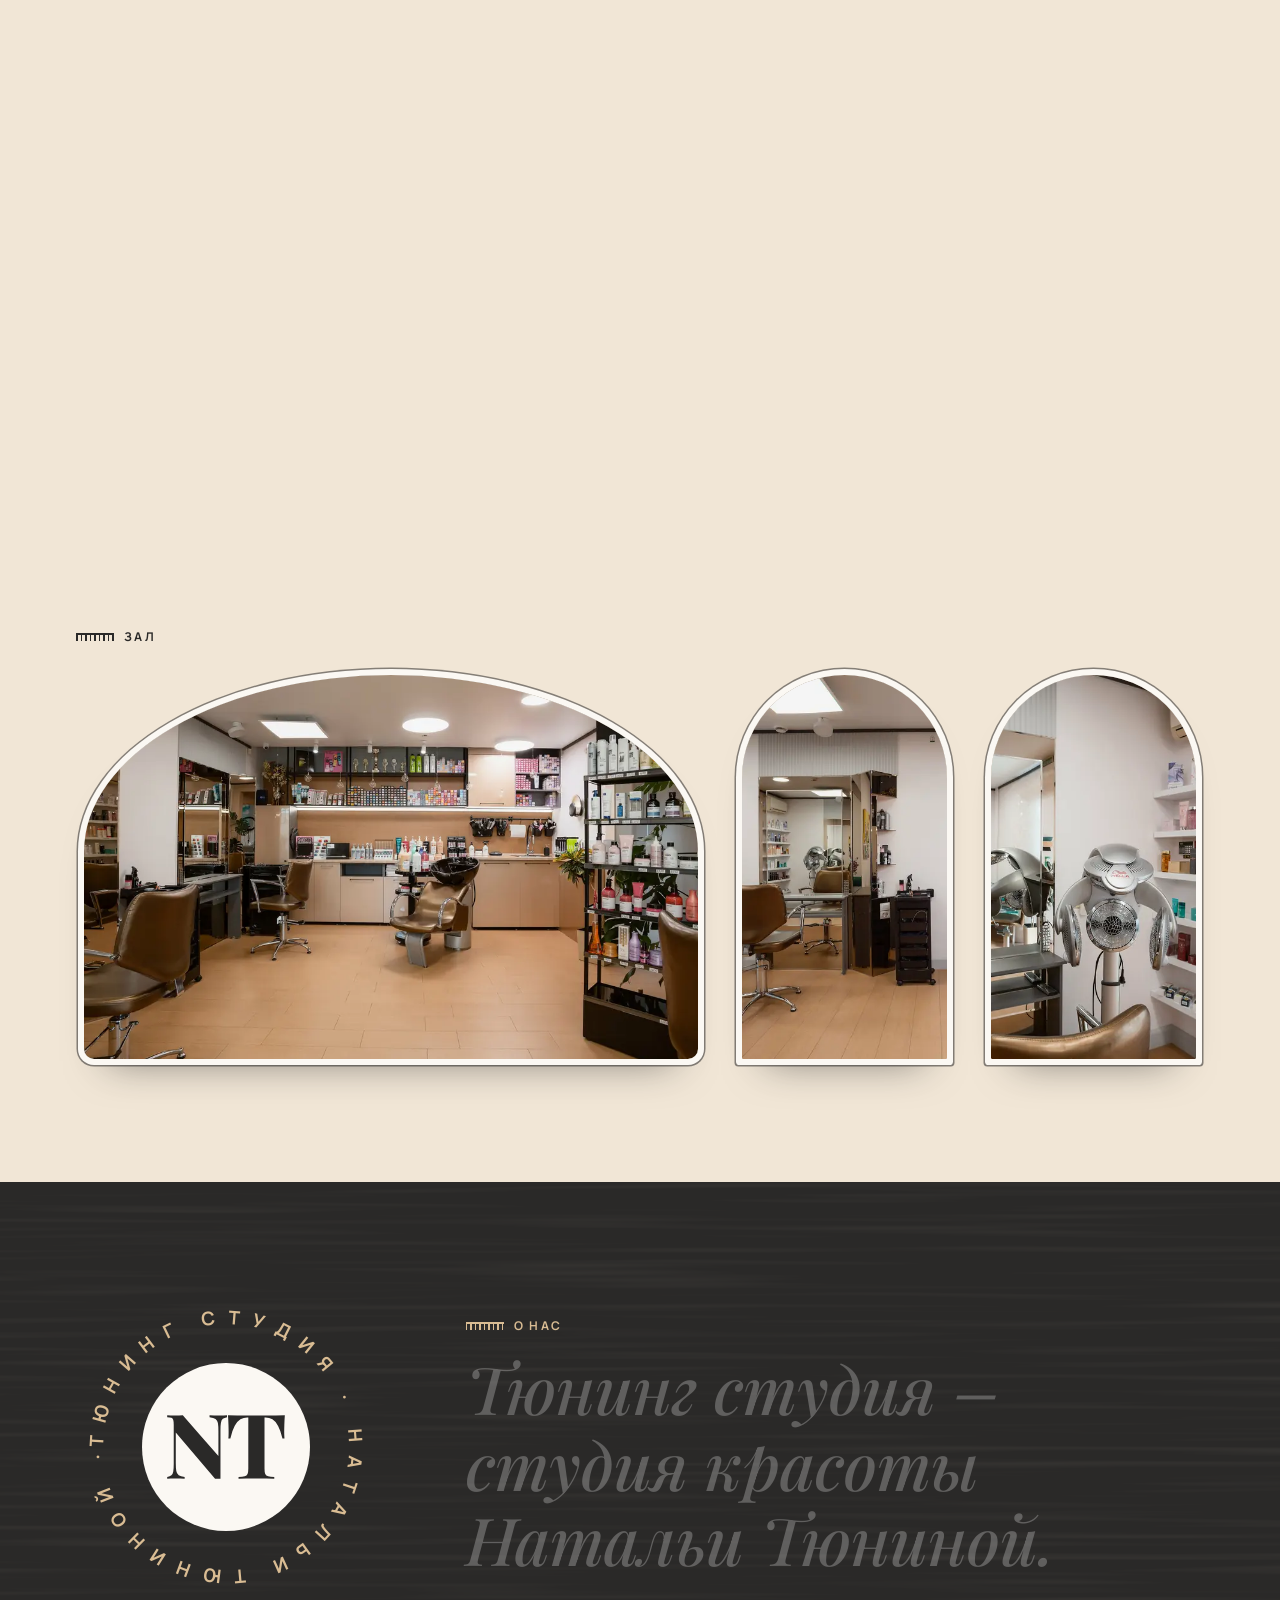
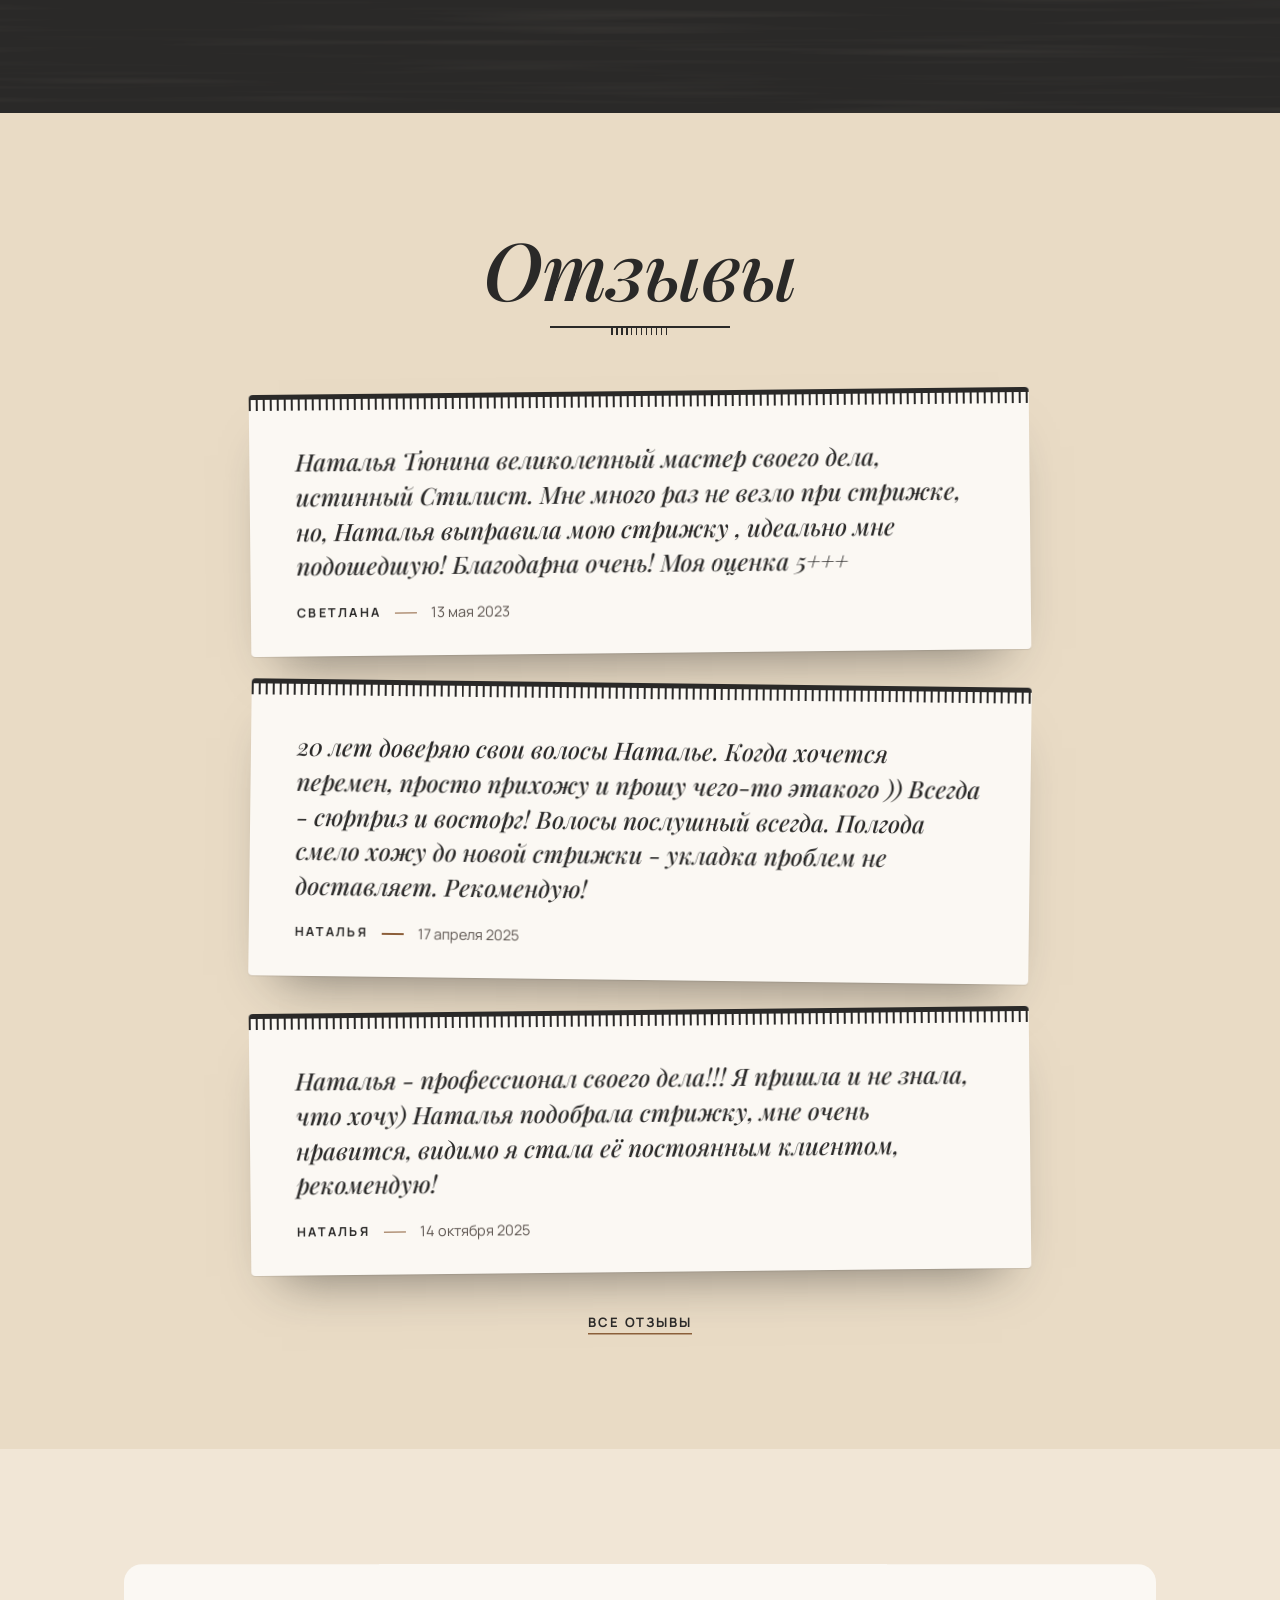
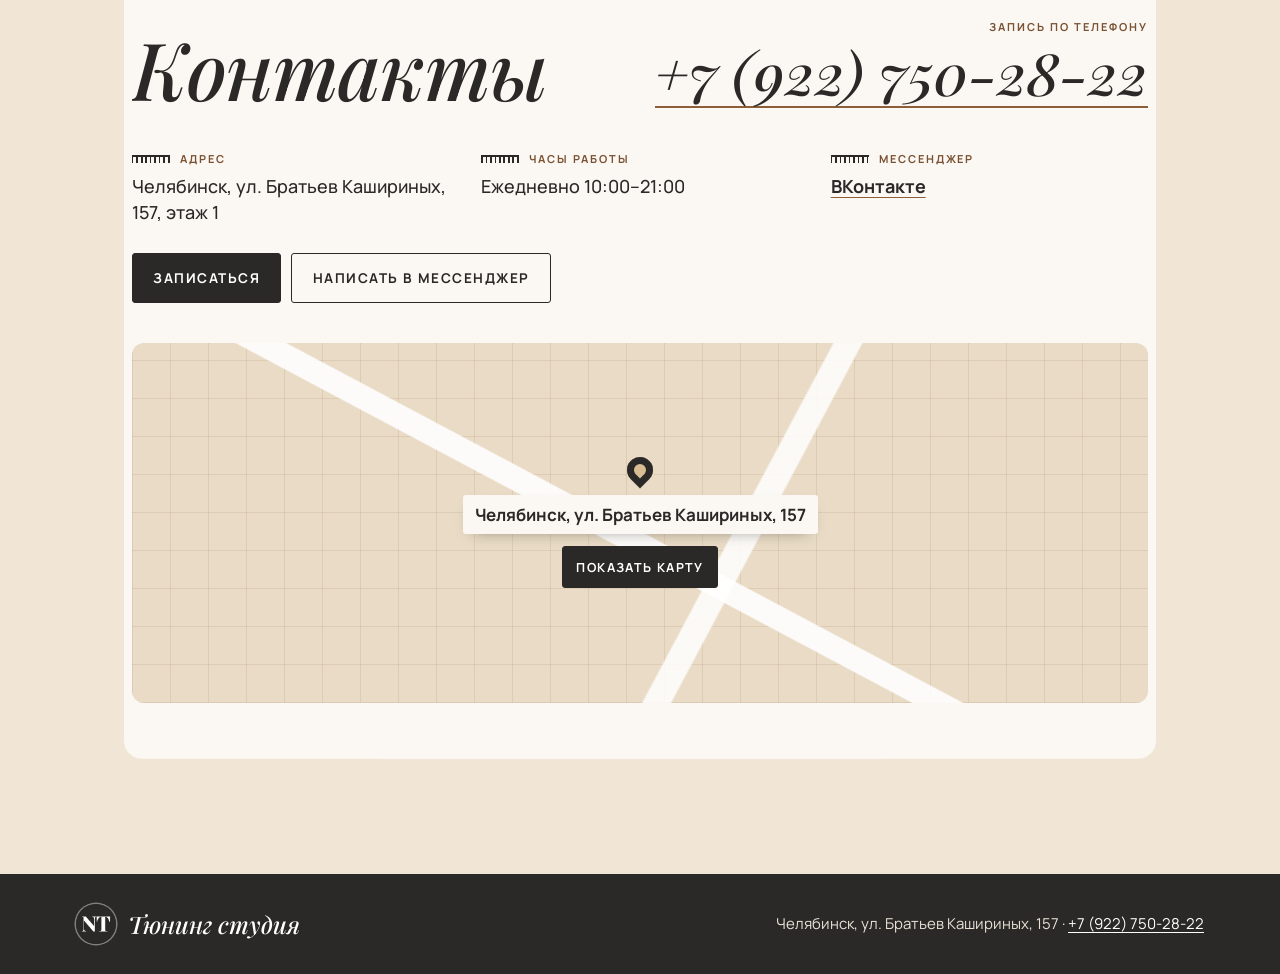
==== commit 399f85f1: "Demo site" ====
--- a/index.html
+++ b/index.html
@@ -5,187 +5,218 @@
 <meta name="viewport" content="width=device-width, initial-scale=1.0">
 <meta name="robots" content="noindex, nofollow">
 <title>Тюнинг студия · студия красоты в Челябинске</title>
-<meta name="description" content="Тюнинг студия – студия красоты Натальи Тюниной в Челябинске, на улице Братьев Кашириных, в Центральном районе. Стрижки, окрашивание и укладки.">
-<meta name="theme-color" content="#2A2928">
+<meta name="description" content="Тюнинг студия · студия красоты Натальи Тюниной в Челябинске: стрижки, окрашивание и укладки на улице Братьев Кашириных. Запись по телефону, ежедневно.">
+<meta name="theme-color" content="#2a2928">
 <link rel="icon" sizes="any" href="logos/favicon.ico">
 <link rel="icon" type="image/png" sizes="32x32" href="logos/favicon-32x32.png">
 <link rel="apple-touch-icon" sizes="180x180" href="logos/apple-touch-icon.png">
-<link rel="preload" href="fonts/cormorant-600.woff2" as="font" type="font/woff2" crossorigin>
-<link rel="preload" href="fonts/libre-franklin-400.woff2" as="font" type="font/woff2" crossorigin>
+<link rel="preload" href="fonts/playfair-i500.woff2" as="font" type="font/woff2" crossorigin>
+<link rel="preload" href="fonts/playfair-500.woff2" as="font" type="font/woff2" crossorigin>
+<link rel="preload" href="fonts/manrope-var.woff2" as="font" type="font/woff2" crossorigin>
 <link rel="stylesheet" href="css/fonts.css">
 <link rel="stylesheet" href="css/styles.css">
-<script>
-(function(){var q=window.matchMedia("(prefers-reduced-motion: no-preference)");if(!q.matches)return;var h=document.documentElement;h.classList.add("m-on");setTimeout(function(){if(!h.classList.contains("m-ready"))h.classList.remove("m-on");},2500);})();
-</script>
+<script>(function(h){if(window.matchMedia&&matchMedia('(prefers-reduced-motion: no-preference)').matches){h.classList.add('m-on');setTimeout(function(){if(!h.classList.contains('m-ready'))h.classList.remove('m-on')},2500)}})(document.documentElement)</script>
+<script src="js/station.js" defer></script>
 </head>
 <body>
 <a class="skip" href="#main">К содержанию</a>
 <div class="board" aria-hidden="true"></div>
-<div class="spot" id="spot" aria-hidden="true"></div>
-
-<div class="top-fixed" id="chrome">
-  <div class="demo" role="note">
-    <p class="demo-line">ДЕМОНСТРАЦИЯ! НЕ ОФИЦИАЛЬНЫЙ САЙТ БИЗНЕСА</p>
-    <nav class="switch" aria-label="Варианты макета">
-      <a href="./" aria-current="page">Вариант 1</a>
-      <a href="v2/">Вариант 2</a>
-    </nav>
-  </div>
-  <header class="head">
-    <a class="sign" href="#main">
-      <img src="logos/logo.png" width="512" height="512" alt="">
-      <span>Тюнинг студия</span>
+<div class="spot" aria-hidden="true"></div>
+<svg class="sprite" aria-hidden="true" focusable="false">
+  <symbol id="clip" viewBox="0 0 22 70"><path class="clip__body" d="M5.2 1.5h11.6c1.6 0 2.7 1.2 2.6 2.8l-1.1 19.4c3 1.2 3.3 3.6 2.3 5.6L13.9 66c-.6 2.6-5.2 2.6-5.8 0L1.4 29.3C.4 27.3.7 24.9 3.7 23.7L2.6 4.3C2.5 2.7 3.6 1.5 5.2 1.5z"/><path class="clip__shine" d="M7 5.5l.7 16M9.6 31l2.6 30"/><circle class="clip__pin" cx="11" cy="26.5" r="3.2"/></symbol>
+  <symbol id="nt" viewBox="0 0 100 100"><circle cx="50" cy="50" r="50"/><path class="nt__l" transform="translate(13.27 68.9) scale(.0533)" d="M700.3995361328125 -708.0V-688.0Q669.5994873046875 -683.0000610351562 653.699462890625 -669.2001342773438Q637.7994384765625 -655.4002075195312 632.5994262695312 -626.2003479003906Q627.3994140625 -597.00048828125 627.3994140625 -544.000732421875V1.00006103515625Q614.1995239257812 -0.59991455078125 599.0996704101562 -0.59991455078125Q583.9998168945312 -0.59991455078125 566.7999877929688 1.00006103515625L128.4002685546875 -516.001953125V-179.9990234375Q128.4002685546875 -119.19940185546875 134.10028076171875 -86.6995849609375Q139.80029296875 -54.19976806640625 160.9002685546875 -40.099853515625Q182.000244140625 -25.99993896484375 227.400146484375 -20.0V0.0Q207.8001708984375 -2.0 176.40020751953125 -2.5Q145.000244140625 -3.0 117.4002685546875 -3.0Q94.80023193359375 -3.0 71.30020141601562 -2.5Q47.8001708984375 -2.0 32.400146484375 0.0V-20.0Q64.00018310546875 -25.99993896484375 79.50021362304688 -39.29986572265625Q95.000244140625 -52.59979248046875 100.20025634765625 -82.29965209960938Q105.4002685546875 -111.99951171875 105.4002685546875 -163.999267578125V-602.0Q105.4002685546875 -639.0 100.20025634765625 -656.5Q95.000244140625 -674.0 79.1002197265625 -680.5Q63.2001953125 -687.0 32.400146484375 -688.0V-708.0Q47.8001708984375 -707.0 71.30020141601562 -706.0Q94.80023193359375 -705.0 117.4002685546875 -705.0Q141.80023193359375 -705.0 165.00018310546875 -706.0Q188.20013427734375 -707.0 206.60009765625 -708.0L604.3994140625 -253.5986328125V-528.0009765625Q604.3994140625 -589.0006103515625 598.6994018554688 -621.4004211425781Q592.9993896484375 -653.8002319335938 572.2994079589844 -668.400146484375Q551.5994262695312 -683.0000610351562 505.3995361328125 -688.0V-708.0Q524.99951171875 -707.0 556.4994812011719 -706.0Q587.9994506835938 -705.0 615.3994140625 -705.0Q638.9994506835938 -705.0 662.0994873046875 -706.0Q685.1995239257812 -707.0 700.3995361328125 -708.0Z M1346.198974609375 -708.0Q1342.198974609375 -653.2002563476562 1340.698974609375 -602.1004943847656Q1339.198974609375 -551.000732421875 1339.198974609375 -524.0008544921875Q1339.198974609375 -502.40081787109375 1340.198974609375 -483.00079345703125Q1341.198974609375 -463.60076904296875 1342.198974609375 -450.000732421875H1319.198974609375Q1299.399169921875 -539.200439453125 1270.9994201660156 -590.5002746582031Q1242.5996704101562 -641.8001098632812 1207.3997497558594 -663.4000549316406Q1172.1998291015625 -685.0 1130.7994995117188 -685.0H1119.1988525390625V-113.60003662109375Q1119.1988525390625 -72.800048828125 1127.4988403320312 -52.800048828125Q1135.798828125 -32.800048828125 1159.3988037109375 -26.60003662109375Q1182.998779296875 -20.4000244140625 1228.19873046875 -20.0V0.0Q1194.9988403320312 -1.20001220703125 1139.3990783691406 -2.100006103515625Q1083.79931640625 -3.0 1023.599609375 -3.0Q964.9998168945312 -3.0 913.1000061035156 -2.100006103515625Q861.2001953125 -1.20001220703125 829.2003173828125 0.0V-20.0Q874.4002685546875 -20.4000244140625 898.000244140625 -26.60003662109375Q921.6002197265625 -32.800048828125 929.9002075195312 -52.800048828125Q938.2001953125 -72.800048828125 938.2001953125 -113.60003662109375V-685.0H926.5995483398438Q885.3992309570312 -685.0 850.0993041992188 -663.4000549316406Q814.7993774414062 -641.8001098632812 786.7996215820312 -590.9002685546875Q758.7998657226562 -540.0004272460938 738.2000732421875 -450.000732421875H715.2000732421875Q717.2000732421875 -463.60076904296875 717.7000732421875 -483.00079345703125Q718.2000732421875 -502.40081787109375 718.2000732421875 -524.0008544921875Q718.2000732421875 -551.000732421875 716.7000732421875 -602.1004943847656Q715.2000732421875 -653.2002563476562 711.2000732421875 -708.0Q758 -707 814.2998962402344 -706.0Q870.5997924804688 -705.0 926.9996948242188 -705.0Q983.3995971679688 -705.0 1029.1995239257812 -705.0Q1074.9994506835938 -705.0 1131.2993469238281 -705.0Q1187.5992431640625 -705.0 1243.9991455078125 -706.0Q1300.3990478515625 -707.0 1346.198974609375 -708.0Z"/></symbol>
+</svg>
+
+<div class="top" data-top>
+  <p class="demo">ДЕМОНСТРАЦИЯ! НЕ ОФИЦИАЛЬНЫЙ САЙТ БИЗНЕСА</p>
+  <header class="bar">
+    <a class="sign" href="#top" aria-label="Тюнинг студия, в начало страницы">
+      <img class="sign__mark" src="logos/logo.png" width="44" height="44" alt="">
+      <span class="sign__txt" aria-hidden="true"><b>Тюнинг студия</b><small>студия красоты</small></span>
     </a>
-    <nav class="nav" aria-label="Разделы">
+    <nav class="nav" id="nav" aria-label="Разделы">
       <a href="#services">Услуги</a>
-      <a href="#gallery">Работы</a>
+      <a href="#works">Работы</a>
+      <a href="#about">О нас</a>
       <a href="#reviews">Отзывы</a>
-      <a href="#about">О нас</a>
       <a href="#contacts">Контакты</a>
     </nav>
-    <div class="head-actions">
-      <a class="btn btn-book" href="tel:+79227502822">Записаться</a>
-      <button class="burger" type="button" aria-expanded="false" aria-controls="menu" aria-label="Открыть меню">
-        <span></span><span></span>
-      </button>
-    </div>
+    <a class="btn btn--sm bar__book" href="tel:+79227502822"><span>Записаться</span></a>
+    <button class="burger" type="button" aria-expanded="false" aria-controls="nav" data-burger><span class="sr">Меню</span><i aria-hidden="true"></i></button>
   </header>
 </div>
-<div class="spacer" id="spacer"></div>
-
-<nav class="menu" id="menu" hidden>
-  <a href="#services">Услуги</a>
-  <a href="#gallery">Работы</a>
-  <a href="#reviews">Отзывы</a>
-  <a href="#about">О нас</a>
-  <a href="#contacts">Контакты</a>
-</nav>
+<div class="top-sp" aria-hidden="true"></div>
 
 <main id="main">
-  <section class="hero" aria-label="Первый экран">
-    <p class="brow" data-rv data-fu data-h="cap">Челябинск · ул. Братьев Кашириных</p>
-    <h1 data-words data-rv data-h="0">Тюнинг студия – студия красоты в Челябинске</h1>
-    <p class="note" data-rv data-fu data-h="cap">студия красоты Натальи Тюниной</p>
-    <p class="lead" data-rv data-fu data-h="cap">Стрижки, окрашивание и укладки – в Челябинске, на улице Братьев Кашириных, в Центральном районе.</p>
-    <a class="btn btn-hero" href="tel:+79227502822">Записаться</a>
-    <div class="hero-shot">
-      <div class="mirror" aria-hidden="true"></div>
-      <figure class="polaroid" data-rv data-pin data-h="photo" style="--ang:3deg">
-        <img src="img/work-03.webp" width="823" height="1100" alt="Длинные светлые волосы после окрашивания, вид со спины" fetchpriority="high">
-      </figure>
-    </div>
+
+<section class="hero" id="top" aria-labelledby="h1">
+  <div class="wrap hero__in">
+    <div class="hero__head">
+      <p class="brow"><span>Челябинск</span><span>ул. Братьев Кашириных</span><span class="brow__x">Центральный район</span></p>
+      <h1 id="h1" data-rv="w" data-hero="0"><span class="h1a">Тюнинг</span> <span class="h1b">студия</span> <span class="h1c">– студия красоты в&nbsp;Челябинске</span></h1>
+      <p class="note" data-rv="note" data-hero="420"><svg class="note__clip" aria-hidden="true" focusable="false"><use href="#clip"/></svg><span>Студия Натальи Тюниной</span></p>
+    </div>
+    <div class="hero__act">
+      <p class="lead">Стрижки, окрашивание и укладки – в&nbsp;Челябинске, на&nbsp;улице Братьев Кашириных, в&nbsp;Центральном районе.</p>
+      <div class="cta">
+        <a class="btn" href="tel:+79227502822"><span>Записаться</span></a>
+        <a class="btn btn--line" href="https://vk.ru/tuningstudia" target="_blank" rel="noopener"><span>Написать в мессенджер</span></a>
+      </div>
+      <p class="hero__tel"><a href="tel:+79227502822">+7 (922) 750-28-22</a></p>
+    </div>
+    <figure class="hero__pic">
+      <span class="disc" aria-hidden="true" data-rv="disc" data-hero="120"></span>
+      <div class="tilt" data-tilt>
+        <div class="pol pol--hero" data-rv="pin" data-hero="200" style="--rot:3deg">
+          <svg class="pol__clip" aria-hidden="true" focusable="false"><use href="#clip"/></svg>
+          <img src="img/work-blond-long.webp" width="719" height="960" alt="Длинные волнистые волосы с мягким переходом от тёмных корней к блонду, вид со спины" fetchpriority="high">
+          <span class="pol__cap" aria-hidden="true">окрашивание</span>
+        </div>
+      </div>
+    </figure>
     <ul class="facts">
-      <li data-rv data-fu data-line style="--i:0"><span>Стрижки</span></li>
-      <li data-rv data-fu data-line style="--i:1"><span>Окрашивание</span></li>
-      <li data-rv data-fu data-line style="--i:2"><span>Укладки</span></li>
+      <li><span class="comb" data-rv="line" data-hero="100"></span><small>Часы работы</small>Ежедневно 10:00–21:00</li>
+      <li><span class="comb" data-rv="line" data-hero="200"></span><small>Запись</small>по телефону</li>
+      <li><span class="comb" data-rv="line" data-hero="300"></span><small>Адрес</small>ул. Братьев Кашириных</li>
     </ul>
-  </section>
-
-  <section class="services" id="services" data-tone="soft">
-    <h2 data-words data-rv>Услуги</h2>
-    <div class="stack" data-stack>
-      <article class="drawer"><h3>Стрижки</h3></article>
-      <article class="drawer"><h3>Окрашивание</h3></article>
-      <article class="drawer"><h3>Укладки</h3></article>
-    </div>
-  </section>
-
-  <div class="ticker" aria-hidden="true">
-    <div class="ticker-track">
-      <span>Стрижки · Окрашивание · Укладки · Стрижки · Окрашивание · Укладки · </span>
-      <span>Стрижки · Окрашивание · Укладки · Стрижки · Окрашивание · Укладки · </span>
-    </div>
-  </div>
-
-  <section class="gallery" id="gallery" data-lane>
-    <div class="lane-block">
-    <div class="gal-pin">
-      <h2 class="note" data-words data-rv>Работы</h2>
-      <a class="btn" href="tel:+79227502822">Записаться</a>
-    </div>
-    <div class="gal-viewport">
-      <div class="gal-lane" id="gal-lane">
-        <figure class="polaroid" data-rv data-pin data-curtain style="--ang:-2.5deg;--i:0">
-          <img src="img/work-04.webp" width="825" height="1100" alt="Женская стрижка средней длины, волны" loading="lazy">
-        </figure>
-        <figure class="polaroid" data-rv data-pin data-curtain style="--ang:3deg;--i:1">
-          <img src="img/work-05.webp" width="825" height="1100" alt="Короткая женская стрижка, блонд" loading="lazy">
-        </figure>
-        <figure class="polaroid" data-rv data-pin data-curtain style="--ang:-3.5deg;--i:2">
-          <img src="img/work-06.webp" width="825" height="1100" alt="Короткая стрижка с текстурой" loading="lazy">
-        </figure>
-        <figure class="polaroid" data-rv data-pin data-curtain style="--ang:2deg;--i:3">
-          <img src="img/work-07.webp" width="692" height="863" alt="Укладка длинных волос крупными локонами" loading="lazy">
-        </figure>
-      </div>
-      <div class="gal-progress" id="gal-progress" hidden><i></i></div>
-    </div>
-    </div>
-    <div class="hall">
-      <p class="hall-kicker" data-rv data-fu>Зал</p>
-      <div class="hall-row">
-        <figure data-rv data-curtain style="--i:0">
-          <img src="img/interior-01.webp" width="1280" height="853" alt="Зал с рабочими местами и витриной ухода" loading="lazy">
-        </figure>
-        <figure data-rv data-curtain style="--i:1">
-          <img src="img/interior-02.webp" width="1280" height="853" alt="Рабочие места у зеркал" loading="lazy">
-        </figure>
-        <figure data-rv data-curtain style="--i:2">
-          <img src="img/interior-03.webp" width="1280" height="853" alt="Зона сушки и полки с уходом" loading="lazy">
-        </figure>
-      </div>
-    </div>
-  </section>
-
-  <section class="reviews" id="reviews">
-    <h2 data-words data-rv>Отзывы</h2>
-    <div class="stack" data-stack>
-      <blockquote class="slip">
-        <p>Наталья Тюнина великолепный мастер своего дела, истинный Стилист. Мне много раз не везло при стрижке, но, Наталья выправила мою стрижку , идеально мне подошедшую! Благодарна очень! Моя оценка 5+++</p>
-        <footer>Светлана · 13 мая 2023</footer>
-      </blockquote>
-      <blockquote class="slip">
-        <p>20 лет доверяю свои волосы Наталье. Когда хочется перемен, просто прихожу и прошу чего-то этакого )) Всегда - сюрприз и восторг! Волосы послушный всегда. Полгода смело хожу до новой стрижки - укладка проблем не доставляет. Рекомендую!</p>
-        <footer>Наталья · 17 апреля 2025</footer>
-      </blockquote>
-      <blockquote class="slip">
-        <p>Наталья - профессионал своего дела!!! Я пришла и не знала, что хочу) Наталья подобрала стрижку, мне очень нравится, видимо я стала её постоянным клиентом, рекомендую!</p>
-        <footer>Наталья · 14 октября 2025</footer>
-      </blockquote>
-    </div>
-    <a class="rev-all" href="https://yandex.ru/maps/org/tuning_studia/1195972811/reviews/" target="_blank" rel="noopener noreferrer">Все отзывы</a>
-  </section>
-
-  <section class="about" id="about" data-tone="soft">
-    <h2 data-words data-rv>О нас</h2>
-    <p class="about-text" data-light data-rv>Тюнинг студия – студия красоты Натальи Тюниной.</p>
-  </section>
-
-  <section class="contacts" id="contacts" data-panel data-tone="dark">
-    <h2 data-words data-rv>Контакты</h2>
-    <div class="contact-grid">
-      <div class="contact-facts">
-        <p class="addr">Челябинск, ул. Братьев Кашириных, 157, этаж 1</p>
-        <p class="hours">Ежедневно 10:00–21:00</p>
-        <p><a class="tel" href="tel:+79227502822">+7 (922) 750-28-22</a></p>
-        <p class="cta-line">Запись по телефону</p>
-        <div class="contact-actions">
-          <a class="btn btn-light" href="tel:+79227502822">Записаться</a>
-          <a class="btn btn-ghost" href="tel:+79227502822">Позвонить</a>
-          <a class="btn btn-ghost" href="https://vk.ru/tuningstudia" target="_blank" rel="noopener noreferrer">Написать во ВКонтакте</a>
-        </div>
-        <p class="mails">
-          <a href="mailto:n_tyunina@mail.ru">n_tyunina@mail.ru</a>
-          <a href="mailto:nt.studia@mail.ru">nt.studia@mail.ru</a>
-        </p>
-      </div>
-      <div class="map" id="map" data-src="https://yandex.ru/map-widget/v1/?ol=biz&amp;oid=1195972811&amp;z=16&amp;lang=ru_RU">
-        <p>Челябинск, ул. Братьев Кашириных, 157</p>
-        <button class="btn btn-light" type="button" id="map-btn">Показать карту</button>
-      </div>
-    </div>
-  </section>
+  </div>
+</section>
+
+<section class="sec svc" id="services" aria-labelledby="svc-h">
+  <div class="wrap">
+    <div class="sec__head lead-line">
+      <h2 class="h2" id="svc-h" data-rv="w">Услуги</h2>
+      <span class="comb" data-rv="line"></span>
+      <a class="btn btn--line" href="tel:+79227502822" data-rv="up"><span>Записаться по телефону</span></a>
+    </div>
+    <ul class="tools">
+      <li class="tool tool--cut">
+        <h3>Стрижки</h3>
+        <svg class="tool__art" data-rv="draw" viewBox="0 0 240 120" aria-hidden="true" focusable="false"><g class="ln"><circle cx="34" cy="38" r="17"/><circle cx="34" cy="84" r="17"/><path d="M49 47l92 26M49 75l92-26"/><path d="M141 49l64-17M141 73l64 17"/><circle cx="96" cy="61" r="2.6"/></g><g class="ln ln--soft"><path d="M150 104h80"/><path d="M156 104v8M163 104v8M170 104v8M177 104v8M184 104v8M191 104v8M198 104v8M205 104v8M212 104v8M219 104v8M226 104v8"/></g></svg>
+      </li>
+      <li class="tool tool--colour">
+        <h3>Окрашивание</h3>
+        <svg class="tool__art" data-rv="draw" viewBox="0 0 240 120" aria-hidden="true" focusable="false"><g class="ln"><path d="M24 58h96l-10 38c-2 7-8 12-15 12H49c-7 0-13-5-15-12z"/><path d="M20 58h104"/><path d="M118 40l88-28"/><path d="M118 40c-7 2-12 10-9 15 3 5 12 4 18 1l9-6z"/></g><g class="ln ln--soft"><path d="M40 70c18 8 46 8 64 0"/><path d="M150 96c14-10 34-14 56-10"/><path d="M156 108c14-8 30-10 48-7"/></g></svg>
+      </li>
+      <li class="tool tool--style">
+        <h3>Укладки</h3>
+        <svg class="tool__art" data-rv="draw" viewBox="0 0 240 120" aria-hidden="true" focusable="false"><g class="ln"><path d="M30 34h70a28 28 0 0 1 0 56H30a14 14 0 0 1-14-14V48a14 14 0 0 1 14-14z"/><circle cx="96" cy="62" r="12"/><path d="M54 90l-8 24h22l6-24"/></g><g class="ln ln--soft"><path d="M136 46c16 6 16 26 0 32M156 38c22 10 22 38 0 48M176 30c28 14 28 50 0 64"/></g></svg>
+      </li>
+    </ul>
+  </div>
+</section>
+
+<div class="run" role="presentation">
+  <div class="run__t">
+    <span><b>Стрижки</b><b>Окрашивание</b><b>Укладки</b><b>Стрижки</b><b>Окрашивание</b><b>Укладки</b></span>
+    <span aria-hidden="true"><b>Стрижки</b><b>Окрашивание</b><b>Укладки</b><b>Стрижки</b><b>Окрашивание</b><b>Укладки</b></span>
+  </div>
+</div>
+
+<section class="works" id="works" aria-labelledby="works-h">
+  <div class="lane" data-lane="1.3">
+    <div class="lane__pin">
+      <div class="wrap lane__grid">
+        <div class="works__note">
+          <div class="card-note">
+            <svg class="note__clip" aria-hidden="true" focusable="false"><use href="#clip"/></svg>
+            <h2 class="h2" id="works-h" data-rv="w">Работы</h2>
+          </div>
+          <a class="btn" href="tel:+79227502822" data-rv="up"><span>Записаться</span></a>
+        </div>
+        <div class="lane__view">
+          <ul class="lane__track" data-stagger>
+            <li><figure class="hang" data-rv="pin" style="--rot:-2.6deg"><svg class="hang__clip" aria-hidden="true" focusable="false"><use href="#clip"/></svg><div class="pol"><img src="img/work-waves-mid.webp" width="660" height="880" loading="lazy" alt="Стрижка средней длины, светлые волосы уложены мягкими волнами"><figcaption class="pol__cap">волны</figcaption></div></figure></li>
+            <li><figure class="hang" data-rv="pin" style="--rot:2deg"><svg class="hang__clip" aria-hidden="true" focusable="false"><use href="#clip"/></svg><div class="pol"><img src="img/work-short-blond.webp" width="660" height="880" loading="lazy" alt="Короткая женская стрижка, светлый блонд"><figcaption class="pol__cap">короткая стрижка</figcaption></div></figure></li>
+            <li><figure class="hang" data-rv="pin" style="--rot:-1.6deg"><svg class="hang__clip" aria-hidden="true" focusable="false"><use href="#clip"/></svg><div class="pol"><img src="img/work-short-curls.webp" width="660" height="880" loading="lazy" alt="Короткая стрижка с текстурой и кудрями, каштановый цвет"><figcaption class="pol__cap">текстура</figcaption></div></figure></li>
+            <li><figure class="hang" data-rv="pin" style="--rot:2.8deg"><svg class="hang__clip" aria-hidden="true" focusable="false"><use href="#clip"/></svg><div class="pol"><img src="img/work-curls-long.webp" width="660" height="823" loading="lazy" alt="Локоны на длинных тёмных волосах"><figcaption class="pol__cap">локоны</figcaption></div></figure></li>
+          </ul>
+        </div>
+      </div>
+      <div class="wrap"><div class="lane__bar" aria-hidden="true"><i></i></div></div>
+    </div>
+  </div>
+  <div class="wrap hall">
+    <h3 class="hall__h"><span class="comb comb--s" data-rv="line"></span>Зал</h3>
+    <ul class="arches" data-stagger>
+      <li class="arch arch--wide"><figure class="arch__f" data-rv="cur"><img src="img/hall-wide.webp" width="960" height="640" loading="lazy" alt="Зал: кресла цвета карамели, светлый пол под дуб, мойка и стеллаж с уходом"></figure></li>
+      <li class="arch"><figure class="arch__f" data-rv="cur"><img src="img/hall-stations.webp" width="960" height="640" loading="lazy" alt="Рабочие места у зеркал, кресла и тележки мастеров"></figure></li>
+      <li class="arch"><figure class="arch__f" data-rv="cur"><img src="img/hall-care.webp" width="960" height="640" loading="lazy" alt="Зона с климазонами и полки со средствами для ухода"></figure></li>
+    </ul>
+  </div>
+</section>
+
+<section class="about" id="about" aria-labelledby="about-h">
+  <div class="wrap about__in">
+    <div class="seal" aria-hidden="true">
+      <svg class="seal__ring" viewBox="0 0 200 200" focusable="false"><defs><path id="ring" d="M100 100m-82 0a82 82 0 1 1 164 0a82 82 0 1 1 -164 0"/></defs><text><textPath href="#ring" textLength="512">ТЮНИНГ СТУДИЯ · НАТАЛЬИ ТЮНИНОЙ · </textPath></text></svg>
+      <svg class="seal__nt" focusable="false"><use href="#nt"/></svg>
+    </div>
+    <div class="about__txt">
+      <h2 class="kick" id="about-h"><span class="comb comb--s comb--light" data-rv="line"></span>О нас</h2>
+      <p class="about__big" data-light>Тюнинг студия – студия красоты Натальи Тюниной.</p>
+    </div>
+  </div>
+</section>
+
+<section class="sec rev" id="reviews" aria-labelledby="rev-h">
+  <div class="wrap">
+    <div class="sec__head sec__head--c">
+      <h2 class="h2" id="rev-h" data-rv="w">Отзывы</h2>
+      <span class="comb" data-rv="line"></span>
+    </div>
+    <div class="combs">
+      <article class="rc">
+        <blockquote>Наталья Тюнина великолепный мастер своего дела, истинный Стилист. Мне много раз не везло при стрижке, но, Наталья выправила мою стрижку , идеально мне подошедшую! Благодарна очень! Моя оценка 5+++</blockquote>
+        <footer><b>Светлана</b><time datetime="2023-05-13">13 мая 2023</time></footer>
+      </article>
+      <article class="rc">
+        <blockquote>20 лет доверяю свои волосы Наталье. Когда хочется перемен, просто прихожу и прошу чего-то этакого )) Всегда - сюрприз и восторг! Волосы послушный всегда. Полгода смело хожу до новой стрижки - укладка проблем не доставляет. Рекомендую!</blockquote>
+        <footer><b>Наталья</b><time datetime="2025-04-17">17 апреля 2025</time></footer>
+      </article>
+      <article class="rc">
+        <blockquote>Наталья - профессионал своего дела!!! Я пришла и не знала, что хочу) Наталья подобрала стрижку, мне очень нравится, видимо я стала её постоянным клиентом, рекомендую!</blockquote>
+        <footer><b>Наталья</b><time datetime="2025-10-14">14 октября 2025</time></footer>
+      </article>
+    </div>
+    <p class="rev__all"><a href="https://yandex.ru/maps/org/tuning_studia/1195972811/reviews/" target="_blank" rel="noopener">Все отзывы</a></p>
+  </div>
+</section>
+
+<section class="con" id="contacts" aria-labelledby="con-h">
+  <div class="wrap">
+    <div class="panel" data-panel>
+      <div class="con__top">
+        <h2 class="h2" id="con-h" data-rv="w">Контакты</h2>
+        <p class="con__call"><small>Запись по телефону</small><a href="tel:+79227502822">+7 (922) 750-28-22</a></p>
+      </div>
+      <dl class="con__dl">
+        <div><dt><span class="comb comb--s" data-rv="line"></span>Адрес</dt><dd><address>Челябинск, ул. Братьев Кашириных, 157, этаж&nbsp;1</address></dd></div>
+        <div><dt><span class="comb comb--s" data-rv="line"></span>Часы работы</dt><dd>Ежедневно 10:00–21:00</dd></div>
+        <div><dt><span class="comb comb--s" data-rv="line"></span>Мессенджер</dt><dd><a href="https://vk.ru/tuningstudia" target="_blank" rel="noopener">ВКонтакте</a></dd></div>
+      </dl>
+      <div class="cta">
+        <a class="btn" href="tel:+79227502822"><span>Записаться</span></a>
+        <a class="btn btn--line" href="https://vk.ru/tuningstudia" target="_blank" rel="noopener"><span>Написать в мессенджер</span></a>
+      </div>
+      <div class="map" data-map="https://yandex.ru/map-widget/v1/?oid=1195972811&amp;ol=biz&amp;z=17" data-title="Тюнинг студия на карте">
+        <div class="map__ph">
+          <span class="map__pin" aria-hidden="true"></span>
+          <p>Челябинск, ул. Братьев Кашириных, 157</p>
+          <button class="btn btn--sm" type="button"><span>Показать карту</span></button>
+        </div>
+      </div>
+    </div>
+  </div>
+</section>
+
 </main>
-<script src="js/engine.js"></script>
+
+<footer class="ft">
+  <div class="wrap ft__in">
+    <p class="ft__name"><img src="logos/logo.png" width="40" height="40" alt="" loading="lazy"><span>Тюнинг студия</span></p>
+    <p>Челябинск, ул. Братьев Кашириных, 157 · <a href="tel:+79227502822">+7 (922) 750-28-22</a></p>
+  </div>
+</footer>
 </body>
 </html>
--- a/css/fonts.css
+++ b/css/fonts.css
@@ -1,28 +1,5 @@
-@font-face{
-  font-family:"Cormorant Garamond";
-  src:url("../fonts/cormorant-600.woff2") format("woff2");
-  font-weight:600;
-  font-style:normal;
-  font-display:swap;
-}
-@font-face{
-  font-family:"Cormorant Garamond";
-  src:url("../fonts/cormorant-italic-500.woff2") format("woff2");
-  font-weight:500;
-  font-style:italic;
-  font-display:swap;
-}
-@font-face{
-  font-family:"Libre Franklin";
-  src:url("../fonts/libre-franklin-400.woff2") format("woff2");
-  font-weight:400;
-  font-style:normal;
-  font-display:swap;
-}
-@font-face{
-  font-family:"Libre Franklin";
-  src:url("../fonts/libre-franklin-600.woff2") format("woff2");
-  font-weight:600;
-  font-style:normal;
-  font-display:swap;
-}
+@font-face{font-family:"Playfair Display";src:url("../fonts/playfair-i500.woff2") format("woff2");font-weight:500;font-style:italic;font-display:swap}
+@font-face{font-family:"Playfair Display";src:url("../fonts/playfair-500.woff2") format("woff2");font-weight:500;font-style:normal;font-display:swap}
+@font-face{font-family:"Manrope";src:url("../fonts/manrope-var.woff2") format("woff2");font-weight:400 700;font-style:normal;font-display:swap}
+@font-face{font-family:"Playfair fb";src:local("Georgia");size-adjust:104%;ascent-override:96%}
+@font-face{font-family:"Manrope fb";src:local("Arial");size-adjust:103%}
--- a/css/styles.css
+++ b/css/styles.css
@@ -1,408 +1,371 @@
-/* Тюнинг студия · v1 T3 · oak station */
+/* Тюнинг студия · T3 «Доска» · станция мастера: светлый дуб, графит, карамель */
 :root{
-  --ink:#2A2928;
-  --cream:#FBF7F2;
-  --paper:#F3EBE3;
-  --sand:#E6D5C4;
-  --oak:#C4A888;
-  --leather:#8E6A4E;
-  --chrome:#C5C0B8;
+  --char:#2a2928;--char-2:#3a3836;--ink:#2a2928;--muted:#5d5550;
+  --paper:#fbf8f3;--beige:#f1e6d6;--sand:#e9dbc5;--oak:#d9bc93;--oak-d:#b88d5c;--camel:#8c5f3a;--camel-t:#7a5132;
   --line:rgba(42,41,40,.16);
-  --ease:cubic-bezier(.16,1,.3,1);
-  --top-h:108px;
-  --fx:0px;
-  --font-s:"Libre Franklin",system-ui,sans-serif;
-  --font-d:"Cormorant Garamond",Georgia,serif;
-}
-*{box-sizing:border-box}
-html,body{margin:0;overflow-x:clip}
-html{background:var(--paper);color:var(--ink);-webkit-text-size-adjust:100%}
-body{
-  font-family:var(--font-s);
-  font-weight:400;
-  font-size:16px;
-  line-height:1.5;
-  min-height:100svh;
-  background:transparent;
-}
+  --e:cubic-bezier(.16,1,.3,1);--pin:cubic-bezier(.34,1.5,.64,1);
+  --top-h:104px;--pad:clamp(16px,4.4vw,56px);--sec:clamp(56px,9vw,128px);
+  --serif:"Playfair Display","Playfair fb",Georgia,serif;--sans:"Manrope","Manrope fb",Arial,sans-serif;
+}
+*,*::before,*::after{box-sizing:border-box}
+html,body{overflow-x:clip}
+html{scroll-behavior:smooth;-webkit-text-size-adjust:100%}
+@media (prefers-reduced-motion:reduce){html{scroll-behavior:auto}}
+body{margin:0;font:400 17px/1.6 var(--sans);font-variant-numeric:lining-nums;color:var(--ink);background:var(--beige)}
 img{display:block;max-width:100%;height:auto}
 a{color:inherit}
-a:focus-visible,button:focus-visible{
-  outline:2px solid var(--ink);
-  outline-offset:3px;
-}
-.skip{
-  position:absolute;left:-999px;top:0;
-  background:var(--ink);color:var(--cream);padding:.5rem 1rem;z-index:200;
-}
-.skip:focus{left:8px;top:8px}
-
-/* Fixed oak board: plank seams + soft grain, not a lined grid */
-.board{
-  position:fixed;inset:0;z-index:-2;width:100%;height:100lvh;pointer-events:none;
-  background-color:#E6CBAE;
-  background-image:
-    repeating-linear-gradient(90deg,
-      rgba(255,236,214,.18) 0 70px,
-      rgba(90,50,22,.11) 78px 80px,
-      rgba(255,232,210,.14) 80px 83px,
-      rgba(214,176,138,.5) 83px 154px,
-      rgba(70,40,16,.13) 162px 164px,
-      rgba(232,196,158,.4) 164px 230px),
-    repeating-linear-gradient(88deg,
-      rgba(120,70,30,.04) 0 2px,
-      transparent 2px 9px,
-      rgba(90,50,20,.03) 9px 10px,
-      transparent 10px 18px),
-    linear-gradient(165deg,#F1DCC6 0%,#E3C4A0 46%,#D4B08A 100%);
-}
-
-/* Cursor light */
-.spot{
-  position:fixed;z-index:-1;width:48vmin;height:48vmin;left:0;top:0;
-  margin:-24vmin 0 0 -24vmin;
-  pointer-events:none;border-radius:50%;
-  background:radial-gradient(circle,rgba(255,244,226,.45) 0%,rgba(255,244,226,0) 70%);
-  opacity:0;
-}
+h1,h2,h3,p,figure,blockquote,dl,dd{margin:0}
+ul{margin:0;padding:0;list-style:none}
+:focus-visible{outline:3px solid var(--camel);outline-offset:3px;border-radius:3px}
+.sr{position:absolute!important;width:1px;height:1px;overflow:hidden;clip-path:inset(50%);white-space:nowrap}
+.sprite{position:absolute;width:0;height:0;overflow:hidden}
+.skip{position:fixed;left:12px;top:-80px;z-index:100;background:var(--char);color:#fff;padding:10px 14px;border-radius:4px;text-decoration:none}
+.skip:focus{top:calc(var(--top-h) + 8px)}
+.wrap{width:100%;max-width:1240px;margin-inline:auto;padding-inline:var(--pad)}
+[id]{scroll-margin-top:calc(var(--top-h) + 14px)}
+
+/* board: light oak veneer on a fixed layer + light spot */
+.board{position:fixed;inset:0;height:100lvh;z-index:-2;pointer-events:none;background:
+  radial-gradient(900px 520px at 88% 6%,rgba(255,255,255,.55),transparent 62%),
+  radial-gradient(700px 600px at 0% 100%,rgba(184,141,92,.16),transparent 60%),
+  url("data:image/svg+xml,%3Csvg xmlns='http://www.w3.org/2000/svg' width='2600' height='1400'%3E%3Cfilter id='g'%3E%3CfeTurbulence type='fractalNoise' baseFrequency='.0025 .07' numOctaves='3' seed='11' stitchTiles='stitch'/%3E%3CfeColorMatrix values='0 0 0 0 .55 0 0 0 0 .4 0 0 0 0 .24 0 0 0 1.05 -.45'/%3E%3C/filter%3E%3Crect width='100%25' height='100%25' filter='url(%23g)'/%3E%3C/svg%3E"),var(--beige)}
+.spot{position:fixed;left:0;top:0;width:640px;height:640px;z-index:-1;pointer-events:none;border-radius:50%;
+  background:radial-gradient(closest-side,rgba(255,250,240,.7),transparent);opacity:0;transition:opacity .6s}
+.spot.spot-on{opacity:1}
+
+/* comb rule: spine + a run of teeth (drawn lines) */
+.comb{display:block;height:9px;color:var(--char);transform-origin:0 50%;
+  background:linear-gradient(currentColor,currentColor) 0 0/100% 2px no-repeat,
+  repeating-linear-gradient(90deg,currentColor 0 1.5px,transparent 1.5px 5px) 0 2px/58px 7px no-repeat}
+.comb--s{display:inline-block;width:38px;height:8px;vertical-align:middle;margin-right:10px;
+  background:linear-gradient(currentColor,currentColor) 0 0/100% 2px no-repeat,repeating-linear-gradient(90deg,currentColor 0 1.5px,transparent 1.5px 4.5px) 0 2px/100% 6px no-repeat}
+.comb--light{color:var(--oak)}
+
+/* duckbill clip */
+.clip__body{fill:var(--char)}
+.clip__shine{fill:none;stroke:rgba(255,255,255,.28);stroke-width:1.2;stroke-linecap:round}
+.clip__pin{fill:var(--oak);stroke:var(--char);stroke-width:1.4}
+
+/* buttons: graphite plate, camel sweep on hover */
+.btn{position:relative;isolation:isolate;overflow:hidden;display:inline-flex;align-items:center;justify-content:center;min-height:50px;padding:.7em 1.5em;border-radius:3px;
+  background:var(--char);color:#fff;border:1.5px solid var(--char);font:700 13.5px/1.2 var(--sans);letter-spacing:.11em;text-transform:uppercase;text-decoration:none;cursor:pointer;transition:color .35s,border-color .35s}
+.btn::before{content:"";position:absolute;inset:0;z-index:-1;background:var(--camel);transform:scaleX(0);transform-origin:100% 50%;transition:transform .5s var(--e)}
+.btn:hover::before{transform:scaleX(1);transform-origin:0 50%}
+.btn:hover{border-color:var(--camel)}
+.btn--line{background:transparent;color:var(--char)}
+.btn--line::before{background:var(--char)}
+.btn--line:hover{color:#fff;border-color:var(--char)}
+.btn--sm{min-height:42px;padding:.55em 1.1em;font-size:12.5px}
+
+/* demo strip + header (fixed) */
+.top{position:fixed;inset:0 0 auto;z-index:50}
+.top-sp{height:var(--top-h)}
+.demo{display:flex;align-items:center;justify-content:center;min-height:26px;padding:5px 10px;text-align:center;background:var(--char);color:#f6efe4;
+  font:700 10px/1.25 var(--sans);letter-spacing:.07em}
+.bar{height:66px;display:flex;align-items:center;gap:10px;padding-inline:var(--pad);background:rgba(251,248,243,.96);border-bottom:1px solid var(--line)}
+.sign{display:flex;align-items:center;gap:10px;margin-right:auto;text-decoration:none;min-width:0}
+.sign__mark{width:44px;height:44px;flex:none}
+.sign__txt{display:grid;line-height:1}
+.sign__txt b{font:500 italic 21px/1.02 var(--serif);color:var(--char)}
+.sign__txt small{margin-top:5px;font:700 9.5px/1 var(--sans);letter-spacing:.24em;text-transform:uppercase;color:var(--camel-t)}
+.burger{width:44px;height:44px;flex:none;display:grid;place-items:center;border:1.5px solid var(--char);border-radius:3px;background:transparent;cursor:pointer}
+.burger i,.burger i::before,.burger i::after{display:block;width:18px;height:1.5px;background:var(--char);transition:transform .3s var(--e),background .2s}
+.burger i{position:relative}
+.burger i::before,.burger i::after{content:"";position:absolute;left:0}
+.burger i::before{top:-6px}.burger i::after{top:6px}
+.menu-open .burger i{background:transparent}
+.menu-open .burger i::before{transform:translateY(6px) rotate(45deg)}
+.menu-open .burger i::after{transform:translateY(-6px) rotate(-45deg)}
+.nav{display:none}
+@media (max-width:999px){
+  .nav{position:fixed;left:0;right:0;top:var(--top-h);display:flex;flex-direction:column;padding:6px var(--pad) 22px;background:var(--paper);border-bottom:1px solid var(--line);
+    box-shadow:0 22px 34px -18px rgba(42,41,40,.35);visibility:hidden;opacity:0;translate:0 -8px;transition:opacity .25s,translate .3s var(--e),visibility 0s .3s}
+  .menu-open .nav{visibility:visible;opacity:1;translate:0 0;transition:opacity .25s,translate .3s var(--e)}
+  .nav a{display:flex;align-items:center;gap:14px;padding:13px 0;font:500 italic 26px/1.15 var(--serif);text-decoration:none;border-bottom:1px solid var(--line)}
+  .nav a::before{content:"";width:20px;height:2px;background:var(--camel)}
+}
+@media (max-width:419px){
+  .bar{gap:7px;padding-inline:12px;height:62px}
+  .sign{gap:8px}
+  .sign__mark{width:36px;height:36px}
+  .sign__txt b{font-size:17px;max-width:5em}
+  .sign__txt small{display:none}
+  .bar__book{padding-inline:.85em;letter-spacing:.06em;font-size:12px}
+  .burger{width:42px;height:42px}
+}
+@media (min-width:600px){.demo{font-size:11px}}
+@media (min-width:1000px){
+  .bar{height:74px;gap:clamp(16px,2.4vw,34px)}
+  .burger{display:none}
+  .nav{display:flex;gap:clamp(18px,2.2vw,32px)}
+  .nav a{position:relative;padding:8px 0;text-decoration:none;font-weight:600;font-size:15px}
+  .nav a::after{content:"";position:absolute;left:0;right:0;bottom:2px;height:1.5px;background:var(--camel);transform:scaleX(0);transform-origin:100% 50%;transition:transform .45s var(--e)}
+  .nav a:hover::after{transform:scaleX(1);transform-origin:0 50%}
+}
+
+/* motion: hidden "before" states only under m-on; CSS default = final */
+.w{display:inline-block;overflow:clip;padding-bottom:.16em;margin-bottom:-.16em;vertical-align:top}
+.wi{display:inline-block;transition:translate 1s var(--e)}
+h2 .wi{transition-duration:.9s}
+html.m-on [data-rv="w"]:not(.in) .wi{translate:0 112%}
+html.m-on h1[data-rv="w"]:not(.in){opacity:.001}
+html.m-on h1[data-rv="w"]:has(.w):not(.in){opacity:1}
+[data-rv="up"]{transition:opacity 1s var(--e),translate 1s var(--e);transition-delay:calc(var(--i,0) * 70ms)}
+html.m-on [data-rv="up"]:not(.in){opacity:0;translate:0 40px}
+[data-rv="line"]{transition:scale 1.1s var(--e)}
+html.m-on [data-rv="line"]:not(.in){scale:0 1}
+.lead-line [data-rv="up"]{transition-delay:200ms}
+[data-rv="pin"]{rotate:var(--rot,0deg);transition:rotate 1.05s var(--pin),translate 1s var(--e),opacity .5s;transition-delay:calc(var(--i,0) * 80ms)}
+html.m-on [data-rv="pin"]:not(.in){rotate:0deg;translate:0 30px}
+[data-rv="cur"]{transition:clip-path 1.1s var(--e);transition-delay:calc(var(--i,0) * 90ms)}
+[data-rv="cur"] img{transition:scale 1.4s var(--e);transition-delay:calc(var(--i,0) * 90ms)}
+html.m-on [data-rv="cur"]:not(.in){clip-path:inset(100% 0 0 0)}
+html.m-on [data-rv="cur"]:not(.in) img{scale:1.1}
+[data-rv="cur"].done{clip-path:none}
+[data-rv="cur"].done img{scale:none}
+[data-rv="disc"]{transition:scale 1.1s var(--e),opacity .8s var(--e)}
+html.m-on [data-rv="disc"]:not(.in){scale:.55;opacity:0}
+[data-rv="note"]{transition:rotate 1s var(--pin),translate 1s var(--e),opacity .7s var(--e)}
+html.m-on [data-rv="note"]:not(.in){rotate:0deg;translate:0 16px;opacity:0}
+[data-rv="draw"]{transition:clip-path 1.3s var(--e) .15s}
+html.m-on [data-rv="draw"]:not(.in){clip-path:inset(0 100% 0 0)}
+.lw{transition:opacity .25s linear}
+
+/* polaroid */
+.pol{position:relative;background:#fff;padding:9px 9px 40px;border-radius:2px;
+  box-shadow:0 1px 1px rgba(42,41,40,.1),0 2px 6px rgba(42,41,40,.08),0 22px 36px -18px rgba(42,41,40,.5)}
+.pol img{width:100%;height:auto}
+.pol__cap{position:absolute;left:0;right:0;bottom:9px;text-align:center;font:500 italic 17px/1.2 var(--serif);color:var(--char)}
+
+/* HERO */
+.hero{position:relative;padding-block:clamp(26px,5vw,64px) clamp(40px,6vw,88px)}
+.hero__in{display:grid;gap:22px;grid-template-areas:"head" "act" "pic" "facts"}
+.hero__head{grid-area:head}.hero__act{grid-area:act}.hero__pic{grid-area:pic}.facts{grid-area:facts}
+.brow{display:flex;flex-wrap:wrap;align-items:center;gap:4px 0;font:700 11.5px/1.4 var(--sans);letter-spacing:.16em;text-transform:uppercase;color:var(--camel-t)}
+.brow span+span::before{content:"";display:inline-block;width:5px;height:5px;margin:0 10px 2px;border-radius:50%;background:currentColor;vertical-align:middle}
+.brow__x{display:none}
+@media (min-width:480px) and (max-width:639px){.brow__x{display:inline}}
+@media (max-width:359px){.brow{font-size:10.5px;letter-spacing:.1em}.brow span+span::before{margin-inline:7px}}
+.hero h1{margin-top:18px;color:var(--char);font-weight:500}
+.h1a,.h1b{display:block;font:500 italic clamp(60px,18.5vw,118px)/.9 var(--serif);letter-spacing:-.015em}
+.h1b{font-style:normal;padding-left:.55em;margin-top:-.02em}
+.h1c{display:block;margin-top:18px;max-width:22em;font:700 clamp(12.5px,3.3vw,15px)/1.45 var(--sans);letter-spacing:.2em;text-transform:uppercase;color:var(--char)}
+.note{position:relative;display:inline-block;margin-top:26px;padding:12px 22px 13px;background:var(--paper);border-radius:2px;rotate:-3.5deg;
+  box-shadow:0 1px 1px rgba(42,41,40,.12),0 16px 26px -16px rgba(42,41,40,.55);font:500 italic clamp(22px,5.4vw,29px)/1.2 var(--serif);color:var(--char)}
+.note::after{content:"";position:absolute;left:22px;right:22px;bottom:7px;height:1px;background:repeating-linear-gradient(90deg,var(--oak-d) 0 4px,transparent 4px 8px);opacity:.7}
+.note__clip,.pol__clip,.hang__clip{position:absolute;width:22px;height:70px;pointer-events:none;filter:drop-shadow(0 3px 2px rgba(42,41,40,.28))}
+.note .note__clip{right:2px;top:-34px;rotate:18deg}
+@media (min-width:640px){.note .note__clip{right:-16px;rotate:22deg}}
+.lead{max-width:30em;font-size:clamp(17px,2.1vw,19px);line-height:1.6;color:var(--muted)}
+.cta{display:flex;flex-wrap:wrap;gap:10px;margin-top:22px}
+.hero__tel{margin-top:16px;font:500 italic 22px/1.2 var(--serif)}
+.hero__tel a{text-decoration:none;background:linear-gradient(var(--camel),var(--camel)) 0 100%/100% 1px no-repeat;padding-bottom:2px}
+.hero__pic{position:relative;justify-self:center;width:min(70vw,330px);margin:22px 0 10px}
+.disc{position:absolute;left:-18%;bottom:-9%;width:86%;aspect-ratio:1;border-radius:50%;z-index:0;
+  background:radial-gradient(circle,transparent 64%,rgba(217,188,147,.55) 64.4% 65%,transparent 65.4%),radial-gradient(circle at 35% 30%,#3d3a38,var(--char) 62%)}
+.tilt{position:relative;z-index:1;transition:transform .5s var(--e);will-change:transform}
+.pol--hero{padding:11px 11px 46px}
+.pol--hero .pol__cap{bottom:12px;font-size:19px}
+.pol--hero .pol__clip{left:20%;top:-30px;rotate:-14deg;z-index:2}
+.facts{display:grid;gap:14px;margin-top:6px}
+.facts li{display:grid;gap:3px;padding-top:14px;position:relative;font:600 16px/1.35 var(--sans)}
+.facts .comb{position:absolute;left:0;right:0;top:0}
+.facts small{font:700 10.5px/1.3 var(--sans);letter-spacing:.18em;text-transform:uppercase;color:var(--camel-t)}
+@media (min-width:640px){
+  .hero__in{grid-template-columns:minmax(0,1.15fr) minmax(0,.85fr);grid-template-areas:"head pic" "act pic" "facts facts";column-gap:44px;align-items:start}
+  .hero__pic{width:100%;max-width:340px;margin:28px 0 0 auto}
+  .h1a,.h1b{font-size:clamp(60px,11vw,100px)}
+  .note{white-space:nowrap;font-size:clamp(22px,3.2vw,28px)}
+  .facts{grid-template-columns:repeat(3,minmax(0,1fr));gap:26px}
+}
+@media (min-width:1000px){
+  .hero{padding-block:clamp(40px,5vw,72px) clamp(56px,6vw,96px)}
+  .hero__in{grid-template-columns:minmax(0,1.2fr) minmax(0,.9fr) minmax(0,.84fr);grid-template-areas:"head pic act" "head pic facts";column-gap:clamp(36px,4vw,60px);row-gap:28px}
+  .h1a,.h1b{font-size:clamp(86px,9vw,118px)}
+  .h1b{padding-left:.42em}
+  .note{font-size:clamp(24px,2.2vw,29px)}
+  .hero__pic{align-self:center;max-width:none;margin:30px 0 0}
+  .hero__act{align-self:end}
+  .hero__act .cta{flex-direction:column;align-items:stretch}
+  .hero__act .btn{padding-inline:1em;letter-spacing:.07em}
+  .facts{grid-template-columns:1fr;gap:18px;align-self:start}
+}
+
+/* sections */
+.sec{padding-block:var(--sec)}
+.h2{font:500 italic clamp(42px,8vw,80px)/1 var(--serif);color:var(--char);letter-spacing:-.01em}
+.kick{display:flex;align-items:center;font:700 12px/1.3 var(--sans);letter-spacing:.2em;text-transform:uppercase}
+.sec__head{display:grid;gap:18px;justify-items:start;margin-bottom:clamp(30px,5vw,56px)}
+.sec__head .comb{width:min(260px,60%)}
+.sec__head--c{justify-items:center;text-align:center}
+.sec__head--c .comb{width:150px;background-position:0 0,50% 2px}
+@media (min-width:900px){
+  .sec__head{grid-template-columns:auto minmax(0,1fr) auto;align-items:end;column-gap:32px}
+  .sec__head .comb{width:100%;margin-bottom:14px}
+  .sec__head--c{grid-template-columns:1fr}
+  .sec__head--c .comb{width:180px;margin:0}
+}
+
+/* WORKS: hanging frames on a rail (lane at ≥900 under motion, grid otherwise) */
+.works{padding-top:var(--sec)}
+.lane__grid{display:grid;gap:26px}
+.works__note{display:grid;gap:18px;justify-items:start}
+.card-note{position:relative;padding:10px 24px 14px;background:var(--paper);rotate:-2deg;border-radius:2px;box-shadow:0 1px 1px rgba(42,41,40,.12),0 16px 26px -16px rgba(42,41,40,.55)}
+.card-note .note__clip{right:16px;top:-30px;rotate:12deg}
+.lane__track{display:grid;grid-template-columns:repeat(2,minmax(0,1fr));gap:30px 18px;align-items:start}
+.lane__track li{position:relative}
+.lane__track li::before{content:"";position:absolute;left:-10px;right:-10px;top:25px;height:2px;background:var(--char);border-radius:2px;box-shadow:0 2px 2px rgba(42,41,40,.18)}
+.hang{position:relative;padding-top:34px;transform-origin:50% 26px}
+.hang__clip{left:50%;top:0;margin-left:-11px;z-index:2}
+.hang .pol{padding:7px 7px 34px}
+.hang .pol__cap{bottom:8px;font-size:15px}
+.lane__track li:nth-child(even) .hang{margin-top:26px}
+.lane__bar{display:none}
 @media (hover:hover) and (pointer:fine){
-  .spot{opacity:1}
-}
-
-/* Demo strip + header */
-.top-fixed{
-  position:fixed;top:0;left:0;right:0;z-index:40;
-  background:rgba(243,235,227,.92);
-  backdrop-filter:blur(8px);
-}
-.demo{
-  display:flex;align-items:center;justify-content:space-between;gap:8px;
-  padding:4px 12px;min-height:36px;
-  background:var(--ink);color:var(--cream);
-  font-size:clamp(9px,2.6vw,11px);letter-spacing:.04em;text-transform:uppercase;
-  line-height:1.2;
-}
-.demo-line{margin:0;flex:1;min-width:0}
-.switch{display:flex;gap:10px;flex-shrink:0}
-.switch a{color:var(--cream);text-decoration:none;opacity:.7;white-space:nowrap}
-.switch a[aria-current="page"],.switch a:hover{opacity:1;text-decoration:underline}
-.head{
-  display:flex;align-items:center;gap:12px;
-  padding:6px 12px;min-height:52px;
-}
-.sign{display:flex;align-items:center;gap:8px;text-decoration:none;min-width:0}
-.sign img{width:36px;height:36px;border-radius:50%;flex-shrink:0}
-.sign span{
-  font-family:var(--font-d);font-weight:600;font-size:clamp(14px,3.4vw,20px);
-  letter-spacing:.01em;line-height:1.15;
-}
-.nav{display:none;gap:18px;margin-left:auto;font-size:14px}
-.nav a{text-decoration:none;opacity:.8}
-.nav a:hover{opacity:1}
-.head-actions{display:flex;align-items:center;gap:8px;margin-left:auto}
-.nav + .head-actions{margin-left:0}
-.btn{
-  display:inline-flex;align-items:center;justify-content:center;
-  padding:8px 14px;border-radius:999px;
-  background:var(--ink);color:var(--cream);text-decoration:none;
-  font-size:13px;font-weight:600;line-height:1;border:1px solid var(--ink);
-  cursor:pointer;
-}
-.btn-book{flex-shrink:0}
-.btn-hero{padding:12px 22px;font-size:15px}
-.btn-light{background:var(--cream);color:var(--ink);border-color:var(--cream)}
-.btn-ghost{background:transparent;color:var(--cream);border-color:rgba(251,247,242,.45)}
-.burger{
-  width:44px;height:44px;border:0;background:transparent;padding:0;
-  display:inline-flex;flex-direction:column;align-items:center;justify-content:center;gap:6px;
-  cursor:pointer;
-}
-.burger span{display:block;width:18px;height:2px;background:var(--ink);border-radius:1px}
-.menu{
-  position:fixed;left:0;right:0;top:var(--top-h);z-index:39;
-  background:var(--cream);border-bottom:1px solid var(--line);
-  display:flex;flex-direction:column;padding:8px 16px 16px;
-}
-.menu[hidden]{display:none}
-.menu a{padding:12px 0;text-decoration:none;border-bottom:1px solid var(--line);font-size:16px}
-.spacer{height:var(--top-h)}
-
-@media (max-width:360px){
-  .head{gap:6px;padding:4px 8px}
-  .head-actions{gap:4px}
-  .btn-book{padding:8px 10px;font-size:12px}
-  .sign{gap:6px}
-  .sign img{width:32px;height:32px}
-  .sign span{max-width:11.5ch}
-}
-@media (min-width:900px){
-  .nav{display:flex}
-  .burger{display:none}
-  .head{padding:8px 28px}
-  .demo{padding:5px 28px}
-}
-
-/* Hero: vertical station, not a two-column split */
-.hero{
-  display:flex;flex-direction:column;align-items:flex-start;
-  padding:10px 16px 18px;
-  min-height:calc(100svh - var(--top-h));
-  scroll-margin-top:var(--top-h);
-}
-.brow{
-  margin:0 0 6px;font-size:11px;letter-spacing:.08em;text-transform:uppercase;
-  color:rgba(42,41,40,.72);
-}
-.hero h1{
-  margin:0 0 6px;font-family:var(--font-d);font-weight:600;
-  font-size:clamp(24px,6.6vw,44px);line-height:1.05;
-  max-width:18ch;
-}
-.note{
-  margin:0 0 6px;font-family:var(--font-d);font-style:italic;font-weight:500;
-  font-size:clamp(22px,4.2vw,26px);line-height:1.2;
-  rotate:-3deg;transform-origin:left center;
-}
-.lead{margin:0 0 10px;max-width:38ch;font-size:14px;color:rgba(42,41,40,.88)}
-.hero-shot{
-  position:relative;margin:10px 0 4px;width:min(46vw,200px);align-self:center;
-}
-.mirror{
-  display:none;
-  position:absolute;left:50%;top:50%;
-  width:124%;aspect-ratio:1;translate:-62% -50%;
-  border-radius:50%;
-  border:10px solid #d9d3cb;
-  box-shadow:
-    inset 0 0 0 2px #f7f4ef,
-    inset 0 0 0 7px #b7b0a6,
-    0 18px 40px rgba(42,41,40,.18);
+  .hang.in:hover{animation:swing 1.3s var(--e)}
+  @keyframes swing{0%{rotate:var(--rot)}30%{rotate:calc(var(--rot) * -1.4)}60%{rotate:calc(var(--rot) * 1.15)}100%{rotate:var(--rot)}}
+}
+@media (min-width:600px){.lane__track{grid-template-columns:repeat(4,minmax(0,1fr));gap:30px 22px}.lane__track li:nth-child(even) .hang{margin-top:22px}}
+@media (min-width:900px){
+  .lane__grid{grid-template-columns:280px minmax(0,1fr);column-gap:56px;align-items:center}
+}
+.lane-on .lane__pin{position:sticky;top:var(--top-h);height:calc(100svh - var(--top-h));display:flex;flex-direction:column;justify-content:center;overflow:clip}
+.lane-on .lane__view{position:relative;min-width:0;overflow:clip;overflow-clip-margin:20px}
+.lane-on .lane__view::before{content:"";position:absolute;left:0;right:0;top:calc(18px + 25px);height:2px;background:var(--char);border-radius:2px;box-shadow:0 2px 2px rgba(42,41,40,.2);z-index:0}
+.lane-on .lane__track{display:flex;width:max-content;gap:54px;padding:18px 24px 30px;align-items:flex-start;will-change:transform}
+.lane-on .lane__track li::before{display:none}
+.lane-on .lane__track li:nth-child(even) .hang{margin-top:0}
+.lane-on .lane__track img{width:auto;max-width:none;height:min(50svh,440px)}
+.lane-on .lane__bar{display:block;height:2px;margin-top:6px;background:var(--line)}
+.lane__bar i{display:block;height:2px;background:var(--camel);transform-origin:0 50%;transform:scaleX(0)}
+
+/* hall: arched mirror frames */
+.hall{padding-top:clamp(44px,7vw,96px)}
+.hall__h{display:flex;align-items:center;margin-bottom:22px;font:700 12px/1.3 var(--sans);letter-spacing:.2em;text-transform:uppercase;color:var(--char)}
+.arches{display:grid;grid-template-columns:repeat(2,minmax(0,1fr));gap:22px 18px}
+.arch--wide{grid-column:1/-1}
+.arch__f{--r:999px 999px 10px 10px;border-radius:var(--r);overflow:clip;aspect-ratio:3/4;
+  box-shadow:0 0 0 6px var(--paper),0 0 0 7.5px rgba(42,41,40,.55),0 26px 40px -24px rgba(42,41,40,.6);margin:8px}
+.arch--wide .arch__f{--r:50% 50% 10px 10px/42% 42% 10px 10px;aspect-ratio:16/10}
+.arch__f img{width:100%;height:100%;object-fit:cover;border-radius:inherit}
+.arch:nth-child(2) img{object-position:22% 50%}
+.arch:nth-child(3) img{object-position:56% 50%}
+@media (min-width:900px){
+  .arches{grid-template-columns:1.7fr 1fr 1fr;gap:28px;align-items:end}
+  .arch--wide{grid-column:auto}
+  .arch__f{aspect-ratio:auto;height:clamp(300px,30vw,400px)}
+  .arch--wide .arch__f{--r:50% 50% 10px 10px/46% 46% 10px 10px}
+}
+
+/* ABOUT: graphite band with the NT seal (the one dark section) */
+.about{margin-top:var(--sec);padding-block:clamp(60px,9vw,120px);background:var(--char);color:#fff;transition:background-color .9s;position:relative;overflow:clip}
+.about::before{content:"";position:absolute;inset:0;opacity:.26;pointer-events:none;
+  background:url("data:image/svg+xml,%3Csvg xmlns='http://www.w3.org/2000/svg' width='2600' height='1000'%3E%3Cfilter id='g'%3E%3CfeTurbulence type='fractalNoise' baseFrequency='.0025 .14' numOctaves='2' seed='4' stitchTiles='stitch'/%3E%3CfeColorMatrix values='0 0 0 0 .85 0 0 0 0 .74 0 0 0 0 .58 0 0 0 .55 -.27'/%3E%3C/filter%3E%3Crect width='100%25' height='100%25' filter='url(%23g)'/%3E%3C/svg%3E")}
+.about__in{position:relative;display:grid;gap:34px;justify-items:center;text-align:center}
+.seal{position:relative;width:clamp(190px,46vw,300px);aspect-ratio:1}
+.seal__ring{position:absolute;inset:0;width:100%;height:100%;fill:var(--oak);font:700 12.5px/1 var(--sans);letter-spacing:.2em}
+.seal__nt{position:absolute;inset:22%;width:56%;height:56%;fill:var(--paper)}
+.nt__l{fill:var(--char)}
+.about .kick{justify-content:center;color:var(--oak)}
+.about__big{margin-top:18px;max-width:15em;font:500 italic clamp(32px,6.4vw,66px)/1.14 var(--serif);color:#fff}
+@media (min-width:900px){
+  .about__in{grid-template-columns:auto minmax(0,1fr);justify-items:start;text-align:left;column-gap:clamp(48px,7vw,110px);align-items:center}
+  .about .kick{justify-content:flex-start}
+}
+@supports (animation-timeline:view()){
+  html.m-on .seal__ring{animation:turn linear both;animation-timeline:view()}
+  @keyframes turn{from{rotate:-50deg}to{rotate:70deg}}
+}
+
+/* running line */
+.run{overflow:clip;background:var(--camel);color:#fff;border-bottom:1px solid rgba(42,41,40,.25)}
+.run__t{display:flex;width:max-content}
+.run__t>span{display:flex;flex:none;padding-block:15px;font:500 italic clamp(22px,4vw,34px)/1.2 var(--serif);white-space:nowrap}
+.run__t b{position:relative;font-weight:inherit;padding-inline:1.05em}
+.run__t b::after{content:"";position:absolute;right:-6px;top:50%;width:11px;height:11px;margin-top:-5px;border-radius:50%;border:1.5px solid rgba(255,255,255,.75)}
+@media (prefers-reduced-motion:no-preference){.run__t{animation:run 34s linear infinite}}
+@keyframes run{to{transform:translateX(-50%)}}
+@media (prefers-reduced-motion:reduce){
+  .run__t{width:auto;justify-content:center}
+  .run__t>span{flex-wrap:wrap;justify-content:center;white-space:normal}
+  .run__t>span[aria-hidden]{display:none}
+}
+
+/* SERVICES: sticky stack of three station cards (names only) */
+.tools{display:grid;gap:18px}
+.tool{position:relative;min-width:0;display:grid;align-content:space-between;gap:18px;min-height:210px;padding:34px 22px 22px;border-radius:4px;background:var(--paper);color:var(--char);
+  box-shadow:0 1px 1px rgba(42,41,40,.1),0 28px 44px -28px rgba(42,41,40,.55)}
+.tool::before{content:"";position:absolute;left:22px;top:-5px;width:132px;height:13px;color:var(--char);
+  background:linear-gradient(currentColor,currentColor) 0 0/100% 4px no-repeat,repeating-linear-gradient(90deg,currentColor 0 2px,transparent 2px 6px) 0 4px/100% 9px no-repeat;border-radius:2px}
+.tool h3{min-width:0;font:500 italic clamp(36px,11vw,96px)/1 var(--serif);letter-spacing:-.01em}
+.tool__art{justify-self:end;width:min(62%,300px);height:auto}
+.ln{fill:none;stroke:currentColor;stroke-width:2.2;stroke-linecap:round;stroke-linejoin:round}
+.ln--soft{stroke:var(--oak-d);stroke-width:1.8}
+.tool{transition:translate .5s var(--e),box-shadow .5s var(--e)}
+@media (hover:hover) and (pointer:fine){.tool:hover{translate:0 -4px;box-shadow:0 1px 1px rgba(42,41,40,.1),0 36px 54px -30px rgba(42,41,40,.6)}}
+.tool--colour{background:var(--sand)}
+.tool--style{background:var(--char);color:var(--paper)}
+.tool--style::before{color:var(--oak)}
+.tool--style .ln--soft{stroke:var(--oak)}
+html.m-on .tools .tool{position:sticky;top:calc(var(--top-h) + 18px + var(--k,0) * 14px)}
+.tool:nth-child(2){--k:1}.tool:nth-child(3){--k:2}
+@media (min-width:700px){
+  .tool{grid-template-columns:minmax(0,1fr) auto;align-items:center;min-height:250px;padding:44px clamp(28px,5vw,64px) 36px}
+  .tool__art{width:clamp(220px,30vw,320px)}
+  .tools{gap:28px}
+}
+
+/* REVIEWS: comb cards in a sticky stack (soft tone shift) */
+.rev{background:var(--sand);transition:background-color .9s}
+.combs{display:grid;gap:20px;max-width:780px;margin-inline:auto}
+.rc{position:relative;padding:40px 22px 22px;background:var(--paper);border-radius:4px;box-shadow:0 1px 1px rgba(42,41,40,.1),0 30px 50px -30px rgba(42,41,40,.6)}
+.rc::before{content:"";position:absolute;left:0;right:0;top:0;height:16px;border-radius:4px 4px 0 0;
+  background:linear-gradient(var(--char),var(--char)) 0 0/100% 5px no-repeat,repeating-linear-gradient(90deg,var(--char) 0 2px,transparent 2px 7px) 0 5px/100% 11px no-repeat}
+.rc:nth-child(odd){rotate:-.6deg}.rc:nth-child(even){rotate:.7deg}
+.rc blockquote{font:500 italic clamp(18px,2.6vw,24px)/1.45 var(--serif);color:var(--char)}
+.rc footer{display:flex;flex-wrap:wrap;align-items:center;gap:6px 14px;margin-top:18px;font-size:14.5px;color:var(--muted)}
+.rc footer b{font:700 12.5px/1.3 var(--sans);letter-spacing:.18em;text-transform:uppercase;color:var(--char)}
+.rc footer b::after{content:"";display:inline-block;width:22px;height:1.5px;margin-left:14px;background:var(--camel);vertical-align:middle}
+html.m-on .combs .rc{position:sticky;top:calc(var(--top-h) + 22px + var(--k,0) * 12px)}
+.rc:nth-child(2){--k:1}.rc:nth-child(3){--k:2}
+.rev__all{margin-top:34px;text-align:center}
+.rev__all a{font:700 13px/1.3 var(--sans);letter-spacing:.14em;text-transform:uppercase;text-decoration:none;padding-bottom:4px;background:linear-gradient(var(--camel),var(--camel)) 0 100%/100% 1.5px no-repeat}
+@media (min-width:700px){.rc{padding:50px 46px 32px}.combs{gap:30px}}
+
+/* CONTACTS: final paper panel; the phone is the booking */
+.con{padding-block:var(--sec)}
+.panel{background:var(--paper);border-radius:18px;padding:clamp(22px,4.4vw,56px);box-shadow:0 1px 1px rgba(42,41,40,.08),0 40px 70px -40px rgba(42,41,40,.55);
+  clip-path:inset(0 var(--fx,0px) round 18px);--fx-max:22px}
+@media (min-width:900px){.panel{--fx-max:48px}}
+.con__top{display:grid;gap:18px}
+.con__call small{display:block;font:700 11px/1.3 var(--sans);letter-spacing:.18em;text-transform:uppercase;color:var(--camel-t)}
+.con__call a{display:inline-block;margin-top:6px;font:500 italic clamp(30px,7vw,58px)/1.1 var(--serif);text-decoration:none;color:var(--char);background:linear-gradient(var(--camel),var(--camel)) 0 100%/100% 2px no-repeat;padding-bottom:4px}
+.con__dl{display:grid;gap:18px;margin-top:30px}
+.con__dl dt{display:flex;align-items:center;font:700 11px/1.3 var(--sans);letter-spacing:.18em;text-transform:uppercase;color:var(--camel-t)}
+.con__dl dd{margin-top:6px;font-size:18px;line-height:1.45;font-weight:500}
+.con__dl address{font-style:normal}
+.con__dl a{font-weight:700;text-underline-offset:4px;text-decoration-color:var(--camel)}
+.panel .cta{margin-top:28px}
+.map{position:relative;height:260px;margin-top:30px;border-radius:12px;overflow:clip;
   background:
-    radial-gradient(circle at 32% 28%,rgba(255,255,255,.35),transparent 42%),
-    linear-gradient(160deg,#efe8df,#d8cfc4);
-  pointer-events:none;z-index:0;
-}
-.polaroid{
-  position:relative;z-index:1;margin:0;
-  background:var(--cream);padding:8px 8px 22px;
-  box-shadow:0 10px 28px rgba(42,41,40,.16);
-  rotate:var(--ang,3deg);
-}
-.polaroid img{width:100%;height:auto;aspect-ratio:3/4;object-fit:cover;object-position:center top;background:#ddd}
-.facts{
-  list-style:none;margin:12px 0 0;padding:0;
-  display:flex;flex-wrap:wrap;gap:12px 24px;width:100%;
-}
-.facts li{margin:0;padding:0}
-.facts li span{
-  display:inline-block;padding-bottom:5px;
-  border-bottom:1px solid var(--ink);
-  font-size:14px;letter-spacing:.06em;text-transform:uppercase;
-}
-
-@media (min-width:900px){
-  .hero{
-    display:grid;
-    grid-template-columns:1fr;
-    justify-items:start;
-    padding:12px 40px 24px;
-    max-width:1180px;margin:0 auto;
-  }
-  .hero-shot{
-    width:min(18vw,200px);
-    justify-self:center;align-self:center;
-    margin:4px 0 2px;
-    order:-1;
-  }
-  .mirror{display:block}
-  .hero h1{font-size:clamp(36px,4.2vw,52px);margin-bottom:4px}
-  .lead{font-size:16px}
-  .hero .btn-hero{padding:10px 18px}
-  .brow{margin-bottom:4px}
-}
-@media (max-width:360px){
-  .hero{padding:8px 14px 12px}
-  .hero-shot{width:min(40vw,168px);margin:8px 0 2px}
-  .facts{gap:8px 16px}
-}
-
-
-/* Section shared */
-section{padding:36px 16px;scroll-margin-top:var(--top-h)}
-@media (min-width:900px){section{padding:52px 40px}}
-h2{
-  margin:0 0 20px;font-family:var(--font-d);font-weight:600;
-  font-size:clamp(28px,5vw,44px);line-height:1.1;
-}
-[data-tone="soft"]{background:rgba(196,168,136,.22)}
-[data-tone="dark"]{background:var(--ink);color:var(--cream)}
-
-/* Services drawers */
-.services{position:relative}
-.stack{display:flex;flex-direction:column;gap:12px}
-.drawer{
-  background:var(--cream);
-  border:1px solid var(--line);
-  border-left:6px solid var(--leather);
-  padding:18px 20px;
-  box-shadow:0 8px 20px rgba(42,41,40,.06);
-}
-.drawer h3{
-  margin:0;font-family:var(--font-d);font-weight:600;
-  font-size:clamp(28px,4vw,40px);
-}
-html.m-on .services .stack .drawer{
-  position:sticky;top:calc(var(--top-h) + 12px);
-  margin-bottom:18vh;
-}
-html.m-on .services .stack .drawer:last-child{margin-bottom:0}
-
-/* Ticker */
-.ticker{
-  overflow:clip;border-block:1px solid var(--line);
-  padding:10px 0;background:rgba(251,247,242,.55);
-}
-.ticker-track{
-  display:flex;width:max-content;gap:0;
-  font-family:var(--font-d);font-style:italic;
-  font-size:clamp(18px,4vw,28px);white-space:nowrap;
-  color:rgba(42,41,40,.8);
-}
-html.m-on .ticker-track{animation:tick 28s linear infinite}
-@keyframes tick{from{translate:-0 0}to{translate:-50% 0}}
-
-/* Gallery */
-.gallery{padding-bottom:20px}
-.gal-pin .note{margin-bottom:10px}
-.gal-pin .btn{margin-bottom:16px}
-.gal-lane{
-  display:grid;grid-template-columns:1fr 1fr;gap:14px 12px;
-}
-.gal-lane .polaroid{margin:0}
-.gal-progress{height:2px;background:var(--line);margin:14px 0 0;display:none}
-.gal-progress i{display:block;height:100%;width:100%;background:var(--ink);scale:0 1;transform-origin:left}
-.hall{margin-top:28px}
-.hall-kicker{
-  margin:0 0 12px;font-size:12px;letter-spacing:.1em;text-transform:uppercase;
-}
-.hall-row{display:grid;grid-template-columns:1fr;gap:10px}
-.hall-row figure{margin:0;background:var(--cream)}
-.hall-row img{width:100%;aspect-ratio:1280/853;object-fit:cover;object-position:center}
-@media (min-width:600px){
-  .hall-row{grid-template-columns:1fr 1fr 1fr}
-}
-@media (min-width:900px){
-  html.m-on .gallery[data-lane] .lane-block{
-    display:grid;
-    grid-template-columns:220px 1fr;
-    column-gap:32px;
-    height:170vh;
-    align-items:start;
-  }
-  html.m-on .gallery[data-lane] .gal-pin{
-    position:sticky;top:calc(var(--top-h) + 16px);align-self:start;
-  }
-  html.m-on .gallery[data-lane] .gal-viewport{
-    position:sticky;top:calc(var(--top-h) + 16px);
-    overflow:hidden;min-height:0;
-    height:calc(100svh - var(--top-h) - 48px);
-  }
-  html.m-on .gallery[data-lane] .gal-lane{
-    display:flex;gap:24px;align-items:flex-start;
-    will-change:transform;height:100%;
-  }
-  html.m-on .gallery[data-lane] .gal-lane .polaroid{
-    flex:0 0 260px;width:260px;
-  }
-  html.m-on .gallery[data-lane] .gal-progress{display:block;margin-top:10px}
-  html.m-on .gallery[data-lane] .hall{margin-top:28px}
-}
-
-/* Reviews · cream desk slips, not dark cards, not lined notebook */
-.reviews .slip{
-  margin:0;background:var(--cream);
-  padding:22px 22px 18px;
-  box-shadow:0 10px 24px rgba(42,41,40,.08);
-  border-radius:2px 10px 2px 2px;
-  position:relative;
-}
-.reviews .slip::before{
-  content:"";position:absolute;top:0;right:22px;width:18px;height:10px;
-  background:var(--leather);border-radius:0 0 3px 3px;opacity:.85;
-}
-.reviews .slip p{
-  margin:0 0 14px;font-family:var(--font-d);font-style:italic;font-weight:500;
-  font-size:clamp(18px,2.6vw,22px);line-height:1.35;
-}
-.reviews .slip footer{font-size:13px;color:rgba(42,41,40,.7)}
-html.m-on .reviews .stack .slip{
-  position:sticky;top:calc(var(--top-h) + 12px);
-  margin-bottom:24vh;
-}
-html.m-on .reviews .stack .slip:last-child{margin-bottom:0}
-.rev-all{
-  display:inline-block;margin-top:20px;
-  font-size:14px;
-}
-
-/* About */
-.about-text{
-  margin:0;font-family:var(--font-d);font-style:italic;font-weight:500;
-  font-size:clamp(24px,4vw,36px);line-height:1.3;max-width:20ch;
-}
-
-/* Contacts */
-.contacts{clip-path:inset(0 var(--fx) round 18px)}
-.contact-grid{display:grid;gap:24px}
-.contact-facts p{margin:0 0 8px}
-.addr{font-size:18px}
-.tel{font-size:20px;font-weight:600;text-decoration:none}
-.cta-line{opacity:.8;font-size:14px}
-.contact-actions{display:flex;flex-wrap:wrap;gap:8px;margin:14px 0}
-.mails{display:flex;flex-direction:column;gap:4px}
-.mails a{color:inherit}
-.map{
-  min-height:220px;aspect-ratio:16/10;
-  background:rgba(251,247,242,.1);border:1px solid rgba(251,247,242,.18);
-  display:flex;flex-direction:column;align-items:flex-start;justify-content:flex-end;
-  gap:12px;padding:16px;
-}
-.map iframe{width:100%;height:100%;border:0;display:block;min-height:220px}
-@media (min-width:800px){
-  .contact-grid{grid-template-columns:1fr 1fr;align-items:stretch}
-  .map{min-height:100%}
-}
-
-/* Motion defaults: visible final state */
-.w{display:inline-block;overflow:clip;padding-bottom:.14em;vertical-align:bottom}
-.wi{display:inline-block}
-html.m-on [data-words] .wi{transition:translate 1000ms var(--ease) var(--d,0ms)}
-html.m-on h2[data-words] .wi{transition-duration:900ms}
-html.m-on [data-words][data-rv]:not(.in) .wi{translate:0 110%}
-
-html.m-on [data-fu]{
-  transition:opacity 1s var(--ease) calc(var(--i,0)*70ms),translate 1s var(--ease) calc(var(--i,0)*70ms);
-}
-html.m-on [data-fu][data-rv]:not(.in){opacity:0;translate:0 40px}
-
-html.m-on [data-pin]{transition:translate .9s var(--ease),rotate .9s var(--ease)}
-html.m-on [data-pin][data-rv]:not(.in){translate:0 30px;rotate:0deg}
-html.m-on [data-pin].in{rotate:var(--ang,3deg)}
-
-html.m-on [data-curtain]{transition:clip-path 1.1s var(--ease)}
-html.m-on [data-curtain] img{transition:scale 1.4s var(--ease)}
-html.m-on [data-curtain][data-rv]:not(.in){clip-path:inset(100% 0 0 0)}
-html.m-on [data-curtain][data-rv]:not(.in) img{scale:1.1}
-
-html.m-on [data-light]{transition:opacity 1.2s var(--ease)}
-html.m-on [data-light][data-rv]:not(.in){opacity:.25}
-
-html.m-on [data-line] span{position:relative}
-html.m-on [data-line] span::after{
-  content:"";position:absolute;left:0;right:0;bottom:-1px;height:1px;background:currentColor;
-  scale:1 1;transform-origin:left;transition:scale 1.2s var(--ease);
-}
-html.m-on [data-line][data-rv]:not(.in) span::after{scale:0 1}
-
-/* Tones stay without JS */
-.contacts,[data-tone]{transition:background-color .9s var(--ease),color .9s var(--ease)}
+   linear-gradient(28deg,transparent 46%,rgba(255,255,255,.9) 46.2% 49%,transparent 49.2%),
+   linear-gradient(118deg,transparent 58%,rgba(255,255,255,.85) 58.2% 60.4%,transparent 60.6%),
+   repeating-linear-gradient(0deg,rgba(140,95,58,.12) 0 1px,transparent 1px 38px),repeating-linear-gradient(90deg,rgba(140,95,58,.12) 0 1px,transparent 1px 38px),var(--sand)}
+.map__ph{position:absolute;inset:0;display:grid;place-content:center;justify-items:center;gap:12px;text-align:center;padding:20px}
+.map__ph p{font-weight:700;background:var(--paper);padding:6px 12px;border-radius:3px;box-shadow:0 6px 16px -10px rgba(42,41,40,.6)}
+.map__pin{width:26px;height:26px;border-radius:50% 50% 50% 0;rotate:-45deg;background:var(--char);box-shadow:inset 0 0 0 7px var(--char),inset 0 0 0 13px var(--oak)}
+.map iframe{position:absolute;inset:0;width:100%;height:100%;border:0}
+@media (min-width:900px){
+  .con__top{grid-template-columns:minmax(0,1fr) auto;align-items:end}
+  .con__call{text-align:right}
+  .con__dl{grid-template-columns:repeat(3,minmax(0,1fr));gap:32px;margin-top:44px}
+  .map{height:360px;margin-top:40px}
+}
+
+/* footer */
+.ft{background:var(--char);color:#e9e1d6;padding-block:30px;font-size:15px}
+.ft__in{display:grid;gap:14px}
+.ft__name{display:flex;align-items:center;gap:12px;font:500 italic 24px/1 var(--serif);color:#fff}
+.ft__name img{width:40px;height:40px;box-shadow:0 0 0 1.5px rgba(255,255,255,.4);border-radius:50%}
+.ft a{color:#fff;text-underline-offset:3px;white-space:nowrap}
+@media (min-width:900px){.ft__in{grid-template-columns:auto 1fr;align-items:center}.ft__in p:last-child{text-align:right}}
